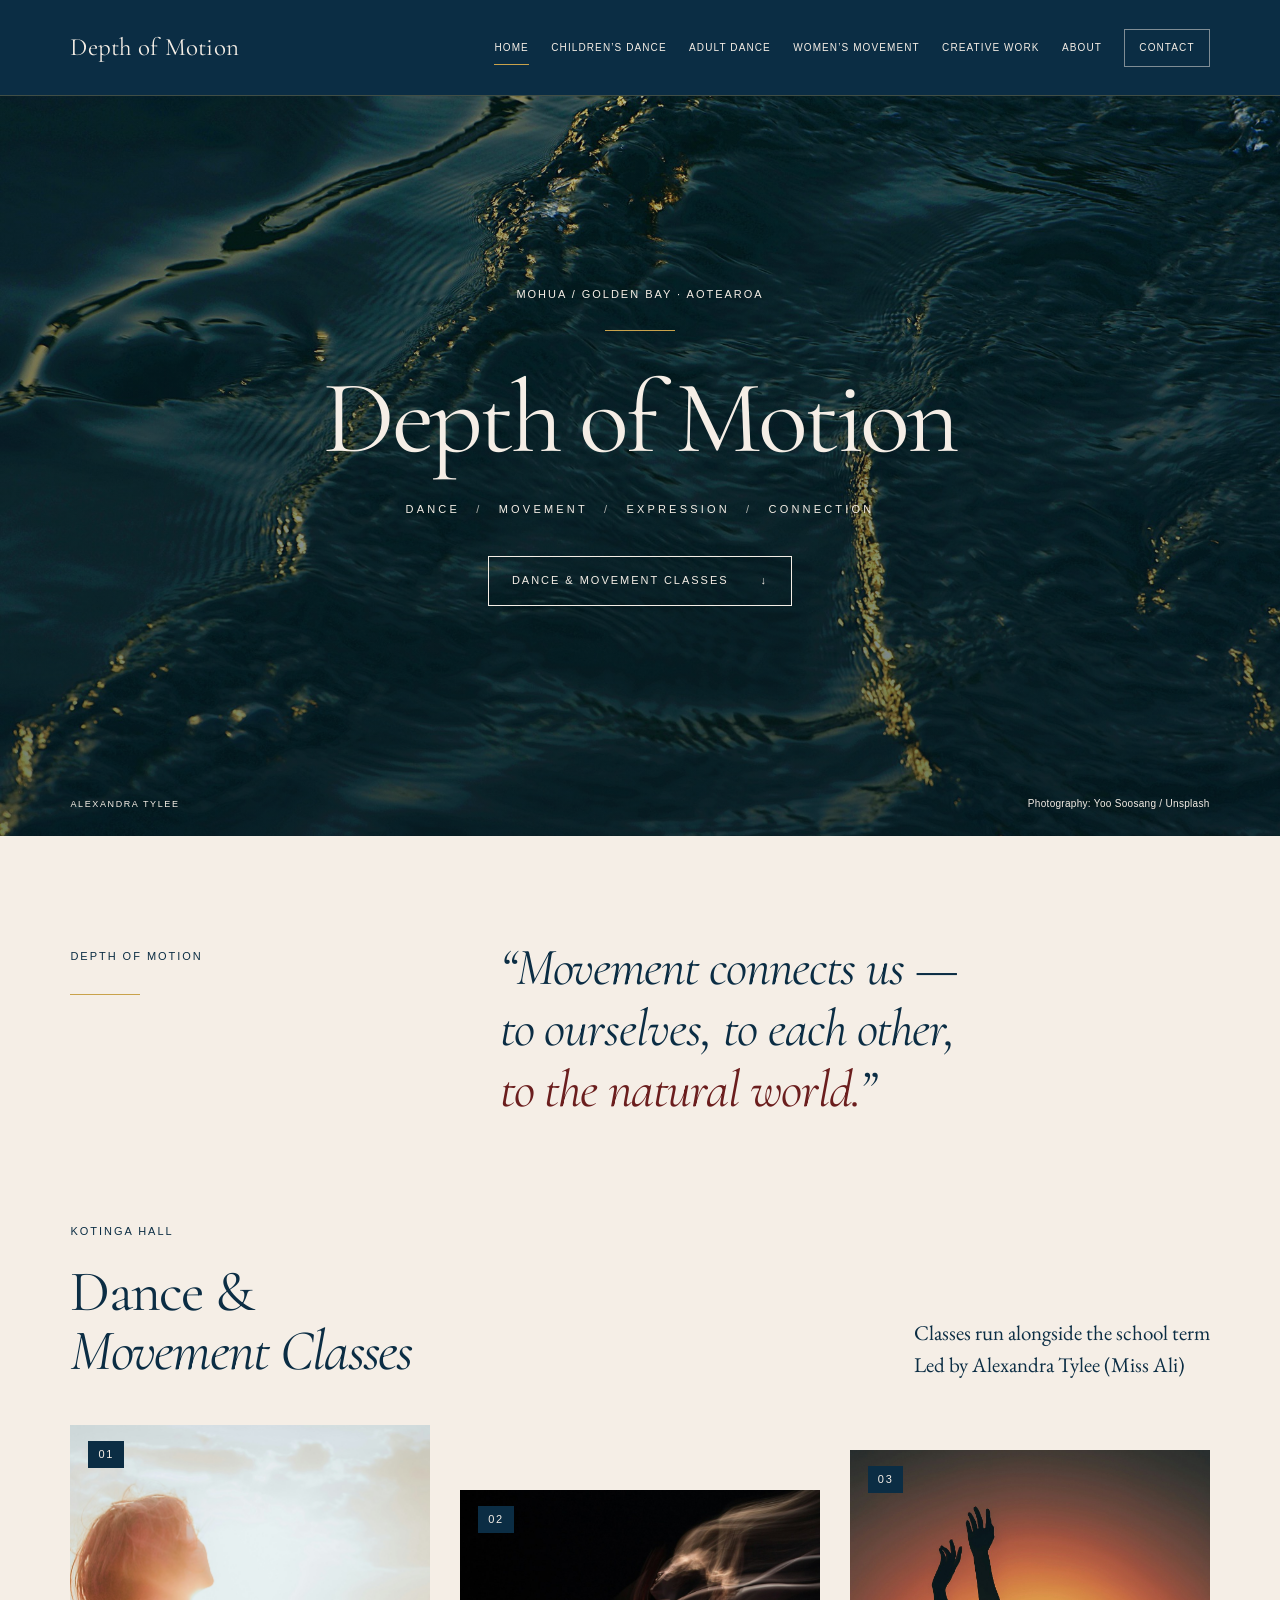
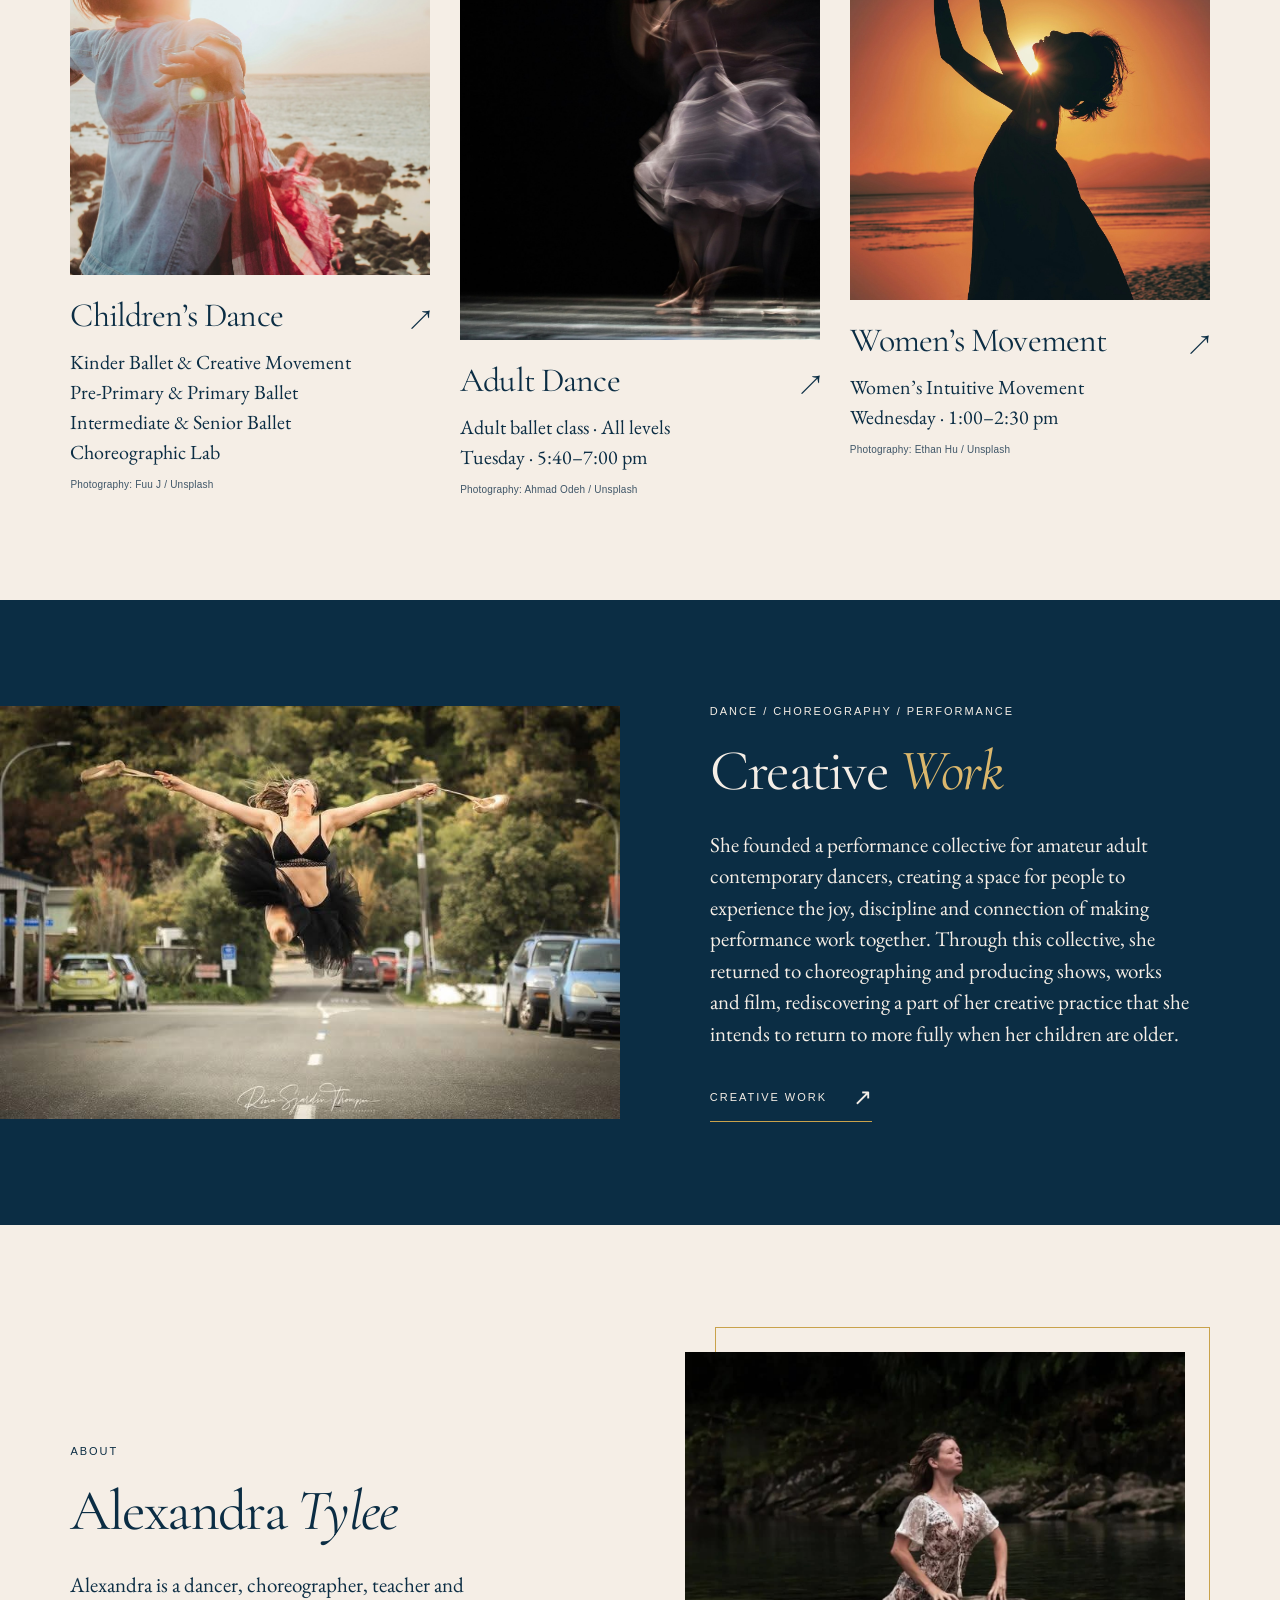
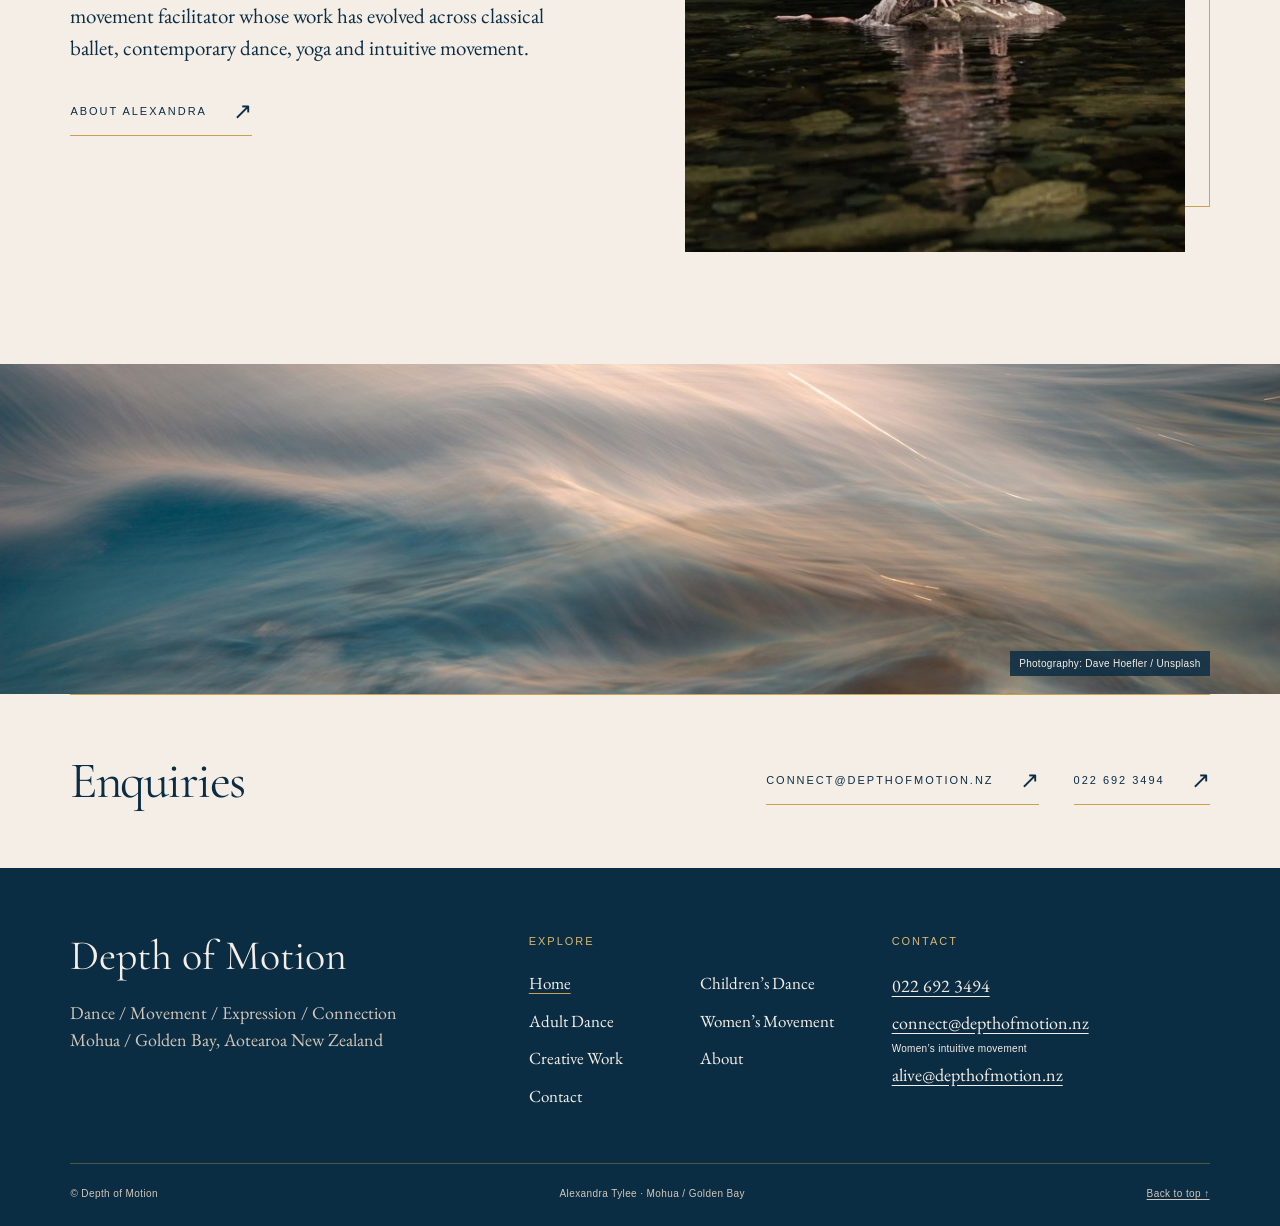
==== index.html @ f15dd966 "Inital Commit" ====
<!doctype html>
<html lang="en-NZ">
<head>
  <meta charset="utf-8">
  <meta name="viewport" content="width=device-width, initial-scale=1">
  <meta name="theme-color" content="#0B2D44">
  <title>Depth of Motion | Dance &amp; Movement in Golden Bay</title>
  <meta name="description" content="Depth of Motion — Dance / Movement / Expression / Connection. Classes at Kotinga Hall, led by Alexandra Tylee.">
  <link rel="stylesheet" href="assets/fonts/fonts.css">
  <link rel="stylesheet" href="assets/css/styles.css">
  <script src="assets/js/main.js" defer></script>
</head>
<body class="home">
  <a class="skip-link" href="#main">Skip to content</a>
  <header class="site-header">
    <div class="header-inner">
      <a class="brand" href="index.html" aria-label="Depth of Motion — home"><span class="brand-name">Depth of Motion</span></a>
      <button class="nav-toggle" type="button" aria-controls="site-navigation" aria-expanded="false"><span data-menu-label>Menu</span><span data-menu-icon aria-hidden="true">+</span></button>
      <nav class="site-nav" id="site-navigation" aria-label="Main navigation">
          <a href="index.html" aria-current="page">Home</a>
          <a href="childrens-dance.html">Children’s Dance</a>
          <a href="adult-dance.html">Adult Dance</a>
          <a href="womens-movement.html">Women’s Movement</a>
          <a href="creative-work.html">Creative Work</a>
          <a href="about.html">About</a>
          <a href="about.html#contact" class="nav-contact">Contact</a>
      </nav>
    </div>
  </header>
  <main id="main">

    <section class="home-hero" aria-labelledby="page-title">
      <img src="assets/images/ocean-depth.jpg" alt="Golden lines of light reflected in deep blue water." width="2000" height="1335" fetchpriority="high">
      <div class="hero-content"><p class="eyebrow">Mohua / Golden Bay · Aotearoa</p><div class="hero-rule" aria-hidden="true"></div><h1 id="page-title">Depth of Motion</h1><p class="hero-tagline">Dance <span>/</span> Movement <span>/</span> Expression <span>/</span> Connection</p><a class="button button-light" href="#offerings">Dance &amp; movement classes <span aria-hidden="true">↓</span></a></div>
      <div class="hero-bottom"><p class="eyebrow">Alexandra Tylee</p><p class="image-note">Photography: Yoo Soosang / Unsplash</p></div>
    </section>
    <section class="wrap section quote-section" aria-label="Movement and connection"><div><span class="eyebrow">Depth of Motion</span><div class="gold-line"></div></div><blockquote>“Movement connects us —<br>to ourselves, to each other,<br><span>to the natural world.</span>”</blockquote></section>
    <section class="wrap section offerings-section" id="offerings" aria-labelledby="offerings-title"><div class="section-head"><div><span class="eyebrow">Kotinga Hall</span><h2 id="offerings-title">Dance &amp;<br><em>Movement Classes</em></h2></div><p>Classes run alongside the school term<br>Led by Alexandra Tylee (Miss Ali)</p></div><div class="offerings">
      <article class="offering"><a href="childrens-dance.html"><div class="offering-image"><span class="number">01</span><img src="assets/images/childrens-dance.jpg" alt="A young child reaching outward in the sunlight beside the sea." width="2000" height="1807" loading="lazy"></div><h3>Children’s Dance <span aria-hidden="true">↗</span></h3></a><p>Kinder Ballet &amp; Creative Movement<br>Pre-Primary &amp; Primary Ballet<br>Intermediate &amp; Senior Ballet<br>Choreographic Lab</p><p class="photo-credit">Photography: Fuu J / Unsplash</p></article>
      <article class="offering"><a href="adult-dance.html"><div class="offering-image"><span class="number">02</span><img src="assets/images/adult-dance.jpg" alt="A dancer turning on a dark stage, with fabric tracing the movement." width="2000" height="1333" loading="lazy"></div><h3>Adult Dance <span aria-hidden="true">↗</span></h3></a><p>Adult ballet class · All levels<br>Tuesday · 5:40–7:00 pm</p><p class="photo-credit">Photography: Ahmad Odeh / Unsplash</p></article>
      <article class="offering"><a href="womens-movement.html"><div class="offering-image"><span class="number">03</span><img src="assets/images/womens-movement.jpg" alt="A woman raising her arms toward the sky beside the sea at sunset." width="1333" height="2000" loading="lazy"></div><h3>Women’s Movement <span aria-hidden="true">↗</span></h3></a><p>Women’s Intuitive Movement<br>Wednesday · 1:00–2:30 pm</p><p class="photo-credit">Photography: Ethan Hu / Unsplash</p></article>
    </div></section>
    <section class="dark-section section creative-preview" aria-labelledby="creative-title"><div class="wrap split"><figure class="landscape-frame uncropped"><img src="assets/images/alexandra-dance.jpg" alt="Alexandra leaping with her arms extended on a tree-lined street." width="810" height="540" loading="lazy"></figure><div class="copy"><span class="eyebrow">Dance / Choreography / Performance</span><h2 id="creative-title">Creative <em>Work</em></h2><p>She founded a performance collective for amateur adult contemporary dancers, creating a space for people to experience the joy, discipline and connection of making performance work together. Through this collective, she returned to choreographing and producing shows, works and film, rediscovering a part of her creative practice that she intends to return to more fully when her children are older.</p><a class="text-link" href="creative-work.html">Creative work<span aria-hidden="true">↗</span></a></div></div></section>
    <section class="wrap section split about-preview" aria-labelledby="about-title"><div class="copy"><span class="eyebrow">About</span><h2 id="about-title">Alexandra <em>Tylee</em></h2><p>Alexandra is a dancer, choreographer, teacher and movement facilitator whose work has evolved across classical ballet, contemporary dance, yoga and intuitive movement.</p><a class="text-link" href="about.html">About Alexandra<span aria-hidden="true">↗</span></a></div><figure class=""><img src="assets/images/alexandra-portrait.jpg" alt="Alexandra sitting beside still water in a natural setting." width="1080" height="1080" loading="lazy"></figure></section>
    <figure class="ocean-band"><img src="assets/images/ocean-motion.jpg" alt="Soft streaks of light and colour across moving ocean water." width="1429" height="2000" loading="lazy"><figcaption>Photography: Dave Hoefler / Unsplash</figcaption></figure>
    <div class="wrap"><section class="invitation"><h2>Enquiries</h2><div class="contact-actions"><a class="text-link" href="mailto:connect@depthofmotion.nz">connect@depthofmotion.nz<span aria-hidden="true">↗</span></a><a class="text-link" href="tel:+64226923494">022 692 3494<span aria-hidden="true">↗</span></a></div></section></div>

  </main>
  <footer class="site-footer">
    <div class="footer-grid">
      <div><a class="footer-brand" href="index.html">Depth of Motion</a><p>Dance / Movement / Expression / Connection<br>Mohua / Golden Bay, Aotearoa New Zealand</p></div>
      <div><p class="footer-label">Explore</p><nav class="footer-nav" aria-label="Footer navigation"><a href="index.html" aria-current="page">Home</a>
          <a href="childrens-dance.html">Children’s Dance</a>
          <a href="adult-dance.html">Adult Dance</a>
          <a href="womens-movement.html">Women’s Movement</a>
          <a href="creative-work.html">Creative Work</a>
          <a href="about.html">About</a>
          <a href="about.html#contact">Contact</a></nav></div>
      <div class="footer-contact"><p class="footer-label">Contact</p><a href="tel:+64226923494">022 692 3494</a><br><a href="mailto:connect@depthofmotion.nz">connect@depthofmotion.nz</a><p class="image-note">Women’s intuitive movement</p><a href="mailto:alive@depthofmotion.nz">alive@depthofmotion.nz</a></div>
    </div>
    <div class="footer-bottom"><span>© Depth of Motion</span><span>Alexandra Tylee · Mohua / Golden Bay</span><a href="#main">Back to top ↑</a></div>
  </footer>
</body>
</html>
---- assets/fonts/fonts.css ----
@font-face {
  font-family: 'Cormorant Garamond';
  font-style: italic;
  font-weight: 400;
  font-display: swap;
  src: url(./brand-font-1.ttf) format('truetype');
}
@font-face {
  font-family: 'Cormorant Garamond';
  font-style: italic;
  font-weight: 500;
  font-display: swap;
  src: url(./brand-font-2.ttf) format('truetype');
}
@font-face {
  font-family: 'Cormorant Garamond';
  font-style: normal;
  font-weight: 400;
  font-display: swap;
  src: url(./brand-font-3.ttf) format('truetype');
}
@font-face {
  font-family: 'Cormorant Garamond';
  font-style: normal;
  font-weight: 500;
  font-display: swap;
  src: url(./brand-font-4.ttf) format('truetype');
}
@font-face {
  font-family: 'Cormorant Garamond';
  font-style: normal;
  font-weight: 600;
  font-display: swap;
  src: url(./brand-font-5.ttf) format('truetype');
}
@font-face {
  font-family: 'EB Garamond';
  font-style: italic;
  font-weight: 400;
  font-display: swap;
  src: url(./brand-font-6.ttf) format('truetype');
}
@font-face {
  font-family: 'EB Garamond';
  font-style: normal;
  font-weight: 400;
  font-display: swap;
  src: url(./brand-font-7.ttf) format('truetype');
}
@font-face {
  font-family: 'EB Garamond';
  font-style: normal;
  font-weight: 500;
  font-display: swap;
  src: url(./brand-font-8.ttf) format('truetype');
}
---- assets/css/styles.css ----
/* Brand tokens: keep page colours and typography in one place. */
:root {
  --blue: #0b2d44;
  --red: #6b1e1e;
  --gold: #c9a24b;
  --cream: #f5eee6;
  --rose: #b6898b;
  --clay: #c97a5a;
  --olive: #6b7a56;
  --slate: #3e5567;
  --ink: var(--blue);
  --surface: var(--cream);
  --line: rgba(11, 45, 68, .24);
  --serif: 'Cormorant Garamond', Georgia, serif;
  --body: 'EB Garamond', Georgia, serif;
  --sans: Arial, sans-serif;
  --gutter: clamp(24px, 5.5vw, 88px);
}
* { box-sizing: border-box; }
html { scroll-behavior: smooth; scroll-padding-top: 24px; }
body { margin: 0; background: var(--surface); color: var(--ink); font-family: var(--body); font-size: 21px; line-height: 1.5; -webkit-font-smoothing: antialiased; }
::selection { background: var(--gold); color: var(--blue); }
a { color: inherit; text-underline-offset: .22em; }
a:hover { text-decoration-thickness: 2px; }
button { font: inherit; }
button, a { -webkit-tap-highlight-color: transparent; }
:focus-visible { outline: 3px solid currentColor; outline-offset: 6px; }
img { display: block; width: 100%; height: auto; }
figure, blockquote { margin: 0; }
h1, h2, h3, p { margin: 0; }
h1, h2, h3 { font-family: var(--serif); font-weight: 400; line-height: 1.02; }
h1 { font-size: clamp(62px, 7.3vw, 112px); letter-spacing: -.045em; }
h2 { font-size: clamp(44px, 4.5vw, 70px); letter-spacing: -.03em; }
h3 { font-size: clamp(32px, 3vw, 43px); letter-spacing: -.025em; }
p + p { margin-top: 1em; }
em { font-weight: 400; }
.wrap { max-width: 1500px; margin-inline: auto; padding-inline: var(--gutter); }
.section { padding-block: clamp(65px, 8vw, 120px); }
.eyebrow, .tag, .text-link, .button, .site-nav, .nav-toggle, .footer-label, th { font-family: var(--sans); font-size: 11px; font-weight: 400; line-height: 1.6; letter-spacing: .18em; text-transform: uppercase; }
.eyebrow { display: block; margin-bottom: 22px; }
.muted { color: var(--slate); }
.gold-line { width: 70px; height: 1px; background: var(--gold); margin-block: 28px; }
.text-link { display: inline-flex; align-items: center; gap: 26px; padding-block: 12px; text-decoration: none; border-bottom: 1px solid var(--gold); }
.text-link span:last-child { font-size: 23px; letter-spacing: 0; line-height: 1; }
.text-link:hover { border-color: currentColor; }
.button { display: inline-flex; align-items: center; justify-content: center; gap: 32px; min-height: 50px; padding: 15px 23px; border: 1px solid currentColor; text-decoration: none; }
.button:hover { background: var(--blue); color: var(--cream); border-color: var(--blue); }
.button-light:hover { background: var(--cream); color: var(--blue); border-color: var(--cream); }
.skip-link { position: fixed; z-index: 100; left: 20px; top: 12px; transform: translateY(-180%); background: var(--cream); color: var(--blue); padding: 10px 20px; }
.skip-link:focus { transform: translateY(0); }
.site-header { position: relative; z-index: 20; background: var(--blue); color: var(--cream); border-bottom: 1px solid rgba(201, 162, 75, .28); }
.header-inner { max-width: 1600px; margin-inline: auto; padding: 22px var(--gutter); min-height: 95px; display: flex; align-items: center; justify-content: space-between; gap: 28px; }
.brand { display: inline-flex; align-items: center; gap: 14px; flex-shrink: 0; font-family: var(--serif); font-size: 25px; letter-spacing: .01em; text-decoration: none; }
.brand-mark { width: 43px; height: 43px; }
.brand-name { white-space: nowrap; }
.site-nav { display: flex; gap: clamp(16px, 1.75vw, 28px); align-items: center; font-size: 10px; letter-spacing: .11em; }
.site-nav a { position: relative; display: block; padding: 13px 0; text-decoration: none; white-space: nowrap; }
.site-nav a::after { position: absolute; content: ''; left: 0; right: 0; bottom: 4px; height: 1px; background: var(--gold); transform: scaleX(0); transform-origin: left; transition: transform .2s ease; }
.site-nav a:hover::after, .site-nav a[aria-current='page']::after { transform: scaleX(1); }
.site-nav .nav-contact { border: 1px solid rgba(245,238,230,.5); padding: 10px 14px; }
.nav-toggle { display: none; background: none; color: inherit; border: 1px solid rgba(245,238,230,.5); padding: 10px 12px; min-height: 44px; cursor: pointer; }
.home-hero { position: relative; min-height: min(740px, 88svh); background: var(--blue); color: var(--cream); display: grid; place-items: center; text-align: center; isolation: isolate; }
.home-hero > img { position: absolute; z-index: -2; inset: 0; height: 100%; object-fit: cover; object-position: center 56%; }
.home-hero::before { content: ''; position: absolute; z-index: -1; inset: 0; background: linear-gradient(180deg, rgba(5,24,37,.23), rgba(5,24,37,.48) 35%, rgba(5,24,37,.65)); }
.hero-content { padding: 76px 24px 130px; }
.hero-content .brand-mark { width: 96px; height: 96px; margin: 0 auto 25px; }
.hero-content .eyebrow { margin-bottom: 27px; }
.home-hero h1 { font-size: clamp(65px, 8.1vw, 126px); letter-spacing: -.035em; }
.hero-tagline { font-family: var(--sans); font-size: 11px; letter-spacing: .29em; line-height: 2; margin: 26px 0 36px; text-transform: uppercase; }
.hero-tagline span { padding-inline: 10px; opacity: .7; }
.hero-bottom { position: absolute; bottom: 25px; inset-inline: var(--gutter); display: flex; align-items: end; justify-content: space-between; gap: 20px; text-align: left; }
.hero-bottom .eyebrow { margin: 0; font-size: 9px; }
.image-note { font-family: var(--sans); font-size: 10px; letter-spacing: .03em; line-height: 1.5; }
.hero-bottom .image-note { max-width: 250px; text-align: right; color: var(--cream); }
.quote-section { display: grid; grid-template-columns: 1fr 2.1fr; align-items: start; gap: 8%; }
.quote-section .eyebrow { margin-top: 10px; }
.quote-section blockquote { font-family: var(--serif); font-size: clamp(35px, 4.1vw, 61px); font-style: italic; line-height: 1.16; letter-spacing: -.02em; }
.quote-section blockquote span { color: var(--red); }
.section-head { display: flex; justify-content: space-between; align-items: end; gap: 40px; margin-bottom: 45px; }
.section-head p { max-width: 385px; }
.offerings-section { padding-top: 0; }
.offerings { display: grid; grid-template-columns: repeat(3, 1fr); gap: 30px; }
.offering:nth-child(2) { padding-top: 65px; }
.offering:nth-child(3) { padding-top: 25px; }
.offering-image { position: relative; margin-bottom: 24px; overflow: hidden; }
.offering-image img { aspect-ratio: 4 / 5; object-fit: cover; transition: transform .6s ease; }
.offering a:hover img { transform: scale(1.025); }
.offering:nth-child(3) img { object-position: 72% center; }
.offering a { display: block; text-decoration: none; }
.offering h3 { display: flex; justify-content: space-between; align-items: center; gap: 12px; margin-bottom: 13px; }
.offering h3 span { font: 26px var(--body); }
.offering p { max-width: 355px; font-size: 20px; }
.number { position: absolute; z-index: 1; top: 16px; left: 18px; font-family: var(--sans); font-size: 11px; letter-spacing: .15em; color: var(--cream); background: var(--blue); padding: 5px 10px; }
figcaption { margin-top: 10px; color: var(--slate); font-family: var(--sans); font-size: 10px; letter-spacing: .03em; line-height: 1.5; }
.dark-section { background: var(--blue); color: var(--cream); }
.dark-section figcaption { color: #d2c7b8; }
.split { display: grid; grid-template-columns: 1.1fr 1fr; gap: clamp(40px, 7vw, 110px); align-items: center; }
.split .copy { max-width: 480px; }
.split .copy h2 { margin-bottom: 28px; }
.split .copy .text-link { margin-top: 25px; }
.landscape-frame img { aspect-ratio: 1.25; object-fit: cover; object-position: center 36%; }
.creative-preview .landscape-frame { margin-left: calc(-1 * var(--gutter)); }
.creative-preview .landscape-frame figcaption { padding-left: var(--gutter); }
.creative-preview .copy h2 em { color: #dbb76c; }
.about-preview { grid-template-columns: 1fr 1fr; }
.about-preview figure { position: relative; padding: 25px 25px 0 0; }
.about-preview figure::before { position: absolute; content: ''; inset: 0 0 45px 30px; border: 1px solid var(--gold); z-index: -1; }
.about-preview img { aspect-ratio: 1.3; object-fit: cover; object-position: 75% top; }
.invitation { border-top: 1px solid var(--gold); padding-block: 60px; display: flex; align-items: center; justify-content: space-between; gap: 35px; }
.invitation h2 { font-size: clamp(37px, 4vw, 59px); }
.invitation p { margin-top: 12px; }
.site-footer { background: var(--blue); color: var(--cream); padding: 65px var(--gutter) 25px; }
.footer-grid { max-width: 1324px; margin: 0 auto; display: grid; grid-template-columns: 1.3fr 1fr 1fr; gap: 45px; }
.footer-brand { font: 42px/1.1 var(--serif); text-decoration: none; }
.footer-brand + p { margin-top: 20px; font-size: 18px; color: #d2c7b8; }
.footer-label { margin-bottom: 17px; color: #dbb76c; }
.footer-nav { display: grid; grid-template-columns: 1fr 1fr; gap: 4px 25px; font-size: 17px; }
.footer-nav a { text-decoration: none; padding-block: 4px; }
.footer-nav a:hover, .footer-nav a[aria-current='page'] { text-decoration: underline; text-decoration-color: var(--gold); }
.footer-contact { font-size: 18px; }
.footer-contact a { display: inline-block; padding-block: 5px; }
.footer-bottom { max-width: 1324px; margin: 50px auto 0; padding-top: 22px; border-top: 1px solid rgba(201,162,75,.35); display: flex; justify-content: space-between; gap: 25px; font-family: var(--sans); font-size: 10px; color: #d2c7b8; letter-spacing: .04em; }
/* Interior pages share a structure; each has its own colour treatment. */
.page-hero { display: grid; grid-template-columns: 1.1fr 1fr; min-height: 660px; }
.page-hero-copy { padding: clamp(55px, 7vw, 110px) var(--gutter); display: flex; flex-direction: column; align-items: flex-start; justify-content: center; }
.page-hero h1 { font-size: clamp(62px, 6.4vw, 99px); }
.page-hero .intro { margin-top: 28px; max-width: 455px; font-size: 23px; }
.page-hero .text-link { margin-top: 23px; }
.page-hero-media { position: relative; min-height: 480px; }
.page-hero-media img { position: absolute; inset: 0; height: 100%; object-fit: cover; }
.page-hero-media figcaption { position: absolute; bottom: 0; left: 0; right: 0; margin: 0; padding: 14px 20px; color: var(--cream); background: rgba(11,45,68,.85); }
.children .page-hero { background: #d59a7e; }
.adult .page-hero { background: var(--red); color: var(--cream); }
.women .page-hero { background: #c5a2a2; }
.women .page-hero h1 { font-size: clamp(59px, 5.7vw, 89px); }
.women .page-hero-media img { object-position: 68% center; }
.about .page-hero { background: #e9dfd0; }
.jump-nav { border-bottom: 1px solid var(--line); display: flex; flex-wrap: wrap; gap: 12px 35px; padding-block: 21px; font-family: var(--sans); font-size: 10px; letter-spacing: .15em; text-transform: uppercase; }
.jump-nav a { padding-block: 6px; text-decoration: none; }
.jump-nav a:hover { text-decoration: underline; }
.intro-grid { display: grid; grid-template-columns: 1fr 1.2fr; gap: 9%; }
.intro-grid .prose { max-width: 590px; }
.intro-grid .prose p:first-child { font-size: 26px; line-height: 1.45; }
.draft-note { border-left: 2px solid var(--gold); padding: 4px 0 4px 17px; font-family: var(--sans); font-size: 12px; line-height: 1.8; letter-spacing: .01em; margin-top: 24px; }
.practice-list { display: grid; grid-template-columns: 1fr 1fr; gap: 50px; margin-top: 55px; }
.practice-list article { border-top: 1px solid var(--gold); padding-top: 24px; }
.practice-list h3 { margin: 8px 0 18px; }
.practice-list .eyebrow { margin: 0; }
.tinted-section { background: #ead9c9; }
.adult .tinted-section { background: #eaded6; }
.women .tinted-section { background: #e5d3d1; }
.schedule-layout { display: grid; grid-template-columns: .8fr 1.3fr; gap: 9%; }
.schedule-layout h2 { margin-bottom: 24px; }
.schedule-layout .text-link { margin-top: 22px; }
.schedule-table { width: 100%; border-collapse: collapse; text-align: left; font-size: 19px; }
.schedule-table caption { text-align: left; font-style: italic; font-size: 18px; padding-bottom: 20px; }
.schedule-table th { font-size: 10px; padding: 15px 15px 15px 0; border-block: 1px solid var(--line); }
.schedule-table td { padding: 21px 15px 21px 0; border-bottom: 1px solid var(--line); vertical-align: top; }
.schedule-table td small { display: block; font-size: 16px; color: var(--slate); margin-top: 5px; }
.term-note { font-size: 18px; margin-top: 22px; }
.term-note strong { font-weight: 500; }
.private-section { display: grid; grid-template-columns: 1fr 1fr; gap: 10%; align-items: start; }
.private-section h2 { max-width: 430px; }
.private-section .text-link { margin-top: 22px; }
.gallery-strip { display: grid; grid-template-columns: 1.3fr 1fr 1fr; gap: 25px; }
.gallery-strip img { height: 340px; object-fit: cover; }
.gallery-strip figure:nth-child(2) img { object-position: 65% center; }
.gallery-placeholder { min-height: 340px; padding: 25px; background: #e2c1ab; display: flex; flex-direction: column; align-items: center; justify-content: center; text-align: center; border: 1px solid rgba(11,45,68,.16); }
.gallery-placeholder img { width: 84px; height: 84px; margin-bottom: 30px; }
.gallery-placeholder p { font-size: 25px; }
.gallery-placeholder small { display: block; font: 11px/1.8 var(--sans); max-width: 220px; margin-top: 12px; }
.details-list { margin-top: 30px; border-top: 1px solid var(--line); }
details { border-bottom: 1px solid var(--line); padding: 18px 0; }
summary { cursor: pointer; padding-right: 16px; }
details p { font-size: 19px; padding: 14px 0 6px; }
.session-note { padding: 34px; border: 1px solid var(--line); }
.session-note h3 { margin: 10px 0 20px; }
.session-note .eyebrow { margin: 0; }
.session-meta { list-style: none; padding: 0; margin: 25px 0 0; }
.session-meta li { display: flex; justify-content: space-between; flex-wrap: wrap; gap: 10px; border-top: 1px solid var(--line); padding: 12px 0; font-size: 18px; }
.session-meta span { color: var(--slate); }
.wide-quote { text-align: center; max-width: 880px; margin-inline: auto; }
.wide-quote p { font: italic clamp(38px, 4.3vw, 64px)/1.15 var(--serif); }
.wide-quote .brand-mark { margin: 0 auto 30px; width: 65px; height: 65px; }
.archive-row { display: grid; grid-template-columns: .6fr 1fr 1.1fr; gap: 45px; border-top: 1px solid var(--gold); padding-top: 35px; margin-top: 35px; }
.archive-row p { font-size: 19px; }
.portrait-placeholder { display: grid; place-items: center; min-height: 550px; padding: 60px; background: #ded2bf; text-align: center; }
.portrait-placeholder .portrait-outline { position: static; width: 100%; height: 300px; object-fit: contain; margin-bottom: 20px; }
.portrait-placeholder p { font-size: 27px; }
.portrait-placeholder small { display: block; font: 11px/1.8 var(--sans); max-width: 280px; margin: 12px auto 0; }
.contact-section { background: #e7dbc9; }
.contact-grid { display: grid; grid-template-columns: 1fr 1.2fr; gap: 9%; }
.contact-list { margin: 0; }
.contact-list > div { padding: 21px 0; border-top: 1px solid var(--line); }
.contact-list dt { font: 10px/1.7 var(--sans); text-transform: uppercase; letter-spacing: .15em; margin-bottom: 9px; }
.contact-list dd { margin: 0; font-size: clamp(22px, 2.7vw, 35px); overflow-wrap: anywhere; }
.contact-list small { display: block; font-size: 18px; color: var(--slate); margin-top: 5px; }
.creative { background: var(--blue); color: var(--cream); --line: rgba(245,238,230,.25); }
.creative .creative-hero { padding-top: 80px; padding-bottom: 65px; display: grid; grid-template-columns: 1.2fr 1fr; gap: 9%; align-items: end; }
.creative-hero h1 { font-size: clamp(70px, 8.2vw, 126px); }
.creative-hero h1 em { color: #dbb76c; }
.creative-hero .intro { font-size: 24px; max-width: 430px; padding-bottom: 10px; }
.creative .jump-nav { border-top: 1px solid var(--line); }
.creative figcaption { color: #d2c7b8; }
.creative .muted { color: #d2c7b8; }
.film-project { display: grid; grid-template-columns: 1.35fr .8fr; gap: 7%; align-items: center; }
.film-still { position: relative; }
.film-still img { aspect-ratio: 1.5; object-fit: cover; object-position: center 35%; }
.film-still .tag { position: absolute; bottom: 25px; left: 25px; color: var(--cream); background: var(--red); padding: 10px 15px; font-size: 10px; }
.film-project h2 { margin: 17px 0 25px; }
.film-project .draft-note { margin-bottom: 25px; }
.portfolio-grid { display: grid; grid-template-columns: 1fr 1fr; gap: 75px 55px; }
.portfolio-grid article:nth-child(even) { padding-top: 100px; }
.portfolio-grid figure { margin-bottom: 30px; }
.portfolio-grid img { aspect-ratio: 1.1; object-fit: cover; }
.portfolio-grid h2 { font-size: 45px; margin-bottom: 18px; }
.portfolio-grid p { max-width: 470px; font-size: 20px; }
.portfolio-grid .eyebrow { margin-bottom: 14px; }
.creative .collaboration-section { background: var(--red); }
.creative .invitation { border-color: rgba(201,162,75,.5); }
@media (min-width: 1600px) { .page-hero { max-width: 1600px; margin-inline: auto; } }
@media (max-width: 1150px) {
  .header-inner { flex-wrap: wrap; padding-block: 18px; min-height: 83px; gap: 12px; }
  .js .nav-toggle { display: inline-flex; gap: 20px; align-items: center; }
  .site-nav { flex-basis: 100%; flex-wrap: wrap; justify-content: center; padding: 12px 0; gap: 12px 25px; }
  .js .site-nav { display: none; }
  .js .site-nav.is-open { display: flex; }
  .home-hero { min-height: 690px; }
  .page-hero { min-height: 580px; }
  .page-hero-copy { padding-inline: 40px; }
  .footer-grid { grid-template-columns: 1fr 1fr; }
  .footer-grid > div:first-child { grid-column: 1 / -1; }
}
@media (max-width: 760px) {
  body { font-size: 20px; }
  .brand { font-size: 23px; gap: 9px; }
  .brand-mark { width: 36px; height: 36px; }
  .header-inner { padding-inline: 22px; }
  .site-nav { align-items: stretch; flex-direction: column; gap: 0; }
  .site-nav a { font-size: 12px; padding: 12px 4px; }
  .site-nav .nav-contact { margin-top: 10px; width: max-content; padding-inline: 20px; }
  .site-nav a::after { right: auto; width: 45px; }
  .home-hero { min-height: 650px; }
  .hero-content { padding: 60px 24px 145px; }
  .hero-content .brand-mark { width: 76px; height: 76px; }
  .home-hero h1 { font-size: clamp(59px, 12vw, 86px); max-width: 500px; }
  .hero-tagline { max-width: 340px; margin-inline: auto; font-size: 9px; letter-spacing: .18em; }
  .hero-tagline span { padding-inline: 4px; }
  .hero-bottom { align-items: start; gap: 25px; }
  .hero-bottom .image-note { max-width: 160px; font-size: 9px; }
  .hero-bottom .eyebrow { max-width: 145px; font-size: 9px; }
  .quote-section, .split, .intro-grid, .schedule-layout, .private-section, .contact-grid, .film-project { grid-template-columns: 1fr; gap: 35px; }
  .quote-section .eyebrow { margin: 0; }
  .section-head { align-items: start; flex-direction: column; gap: 22px; }
  .section-head p { max-width: 100%; }
  .offerings { grid-template-columns: 1fr; gap: 45px; }
  .offering:nth-child(n) { padding: 0; }
  .offering-image img { aspect-ratio: 1.1; }
  .offering p { max-width: none; }
  .creative-preview .landscape-frame { margin: 0; }
  .creative-preview .landscape-frame figcaption { padding: 0; }
  .about-preview .copy { order: 1; }
  .about-preview figure { order: 0; }
  .invitation { flex-direction: column; align-items: start; gap: 28px; }
  .footer-grid { grid-template-columns: 1fr; gap: 35px; }
  .footer-grid > div:first-child { grid-column: auto; }
  .footer-nav { max-width: 410px; }
  .footer-bottom { flex-direction: column; gap: 12px; }
  .page-hero { grid-template-columns: 1fr; }
  .page-hero-copy { padding: 55px var(--gutter) 60px; }
  .page-hero h1, .women .page-hero h1 { font-size: clamp(61px, 11.5vw, 82px); }
  .page-hero .intro { font-size: 22px; }
  .page-hero-media { min-height: 480px; }
  .children .page-hero-media img { object-position: center 55%; }
  .jump-nav { gap: 8px 23px; }
  .practice-list { grid-template-columns: 1fr; gap: 35px; margin-top: 40px; }
  .schedule-table { font-size: 17px; }
  .schedule-table th { letter-spacing: .08em; font-size: 9px; }
  .schedule-table td, .schedule-table th { padding-right: 10px; }
  .schedule-table td small { font-size: 15px; }
  .gallery-strip { grid-template-columns: 1fr; gap: 30px; }
  .gallery-strip img { height: 380px; }
  .gallery-placeholder { min-height: 280px; }
  .gallery-placeholder img { height: 84px; }
  .archive-row { grid-template-columns: 1fr; gap: 22px; }
  .session-note { padding: 25px; }
  .portrait-placeholder { min-height: 470px; padding: 30px; }
  .creative .creative-hero { grid-template-columns: 1fr; gap: 35px; padding-top: 55px; }
  .creative-hero h1 { font-size: clamp(67px, 12vw, 95px); }
  .portfolio-grid { grid-template-columns: 1fr; gap: 55px; }
  .portfolio-grid article:nth-child(even) { padding: 0; }
}
@media (max-width: 370px) {
  .brand { font-size: 20px; }
  .brand-mark { width: 29px; height: 29px; }
  .nav-toggle { font-size: 10px; padding-inline: 9px; }
  .js .nav-toggle { gap: 8px; }
  .page-hero h1, .women .page-hero h1 { font-size: 56px; }
}
@media (prefers-reduced-motion: reduce) {
  html { scroll-behavior: auto; }
  *, *::before, *::after { transition: none !important; animation: none !important; }
}

/* Supplied photography and source content. */
.hero-rule { width: 70px; height: 1px; background: var(--gold); margin: 0 auto 35px; }
.home-hero > img { object-position: center; }
.home-hero::before { background: linear-gradient(180deg, rgba(5,24,37,.28), rgba(5,24,37,.46) 45%, rgba(5,24,37,.56)); }
.home .hero-content { padding-block: 100px 140px; }
.photo-credit { font-family: var(--sans); font-size: 10px !important; line-height: 1.6; color: var(--slate); letter-spacing: .02em; }
.offering h3 { font-size: clamp(30px, 2.65vw, 40px); }
.uncropped img { width: 100%; height: auto; aspect-ratio: auto; object-fit: contain; }
.performance-photo { max-width: 480px; margin-inline: auto; }
.biography-section { display: grid; grid-template-columns: .8fr 1.2fr; gap: 10%; }
.biography-photo { margin-top: 40px; max-width: 400px; }
.biography-section .prose, .intro-grid .prose { max-width: 660px; }
.biography-section .prose p, .about .intro-grid .prose p:first-child, .women .intro-grid .prose p:first-child { font-size: 22px; }
.about .page-hero-media img { object-position: 50% 43%; }
.about-preview img { aspect-ratio: 1; object-position: center; }
.adult .page-hero-media img { object-position: 53% center; }
.women .page-hero-media img, .offering:nth-child(3) img { object-position: 50% 20%; }
.children .page-hero-media img { object-position: 50% center; }
.photo-pair { display: grid; grid-template-columns: 1.35fr 1fr; gap: 35px; align-items: start; }
.photo-pair .child-photo img { aspect-ratio: 1; object-fit: cover; }
.women-photos { grid-template-columns: 1fr 1fr; gap: 8%; }
.women-photos figure:nth-child(2) { padding-top: 90px; }
.women-photos img { aspect-ratio: 4 / 5; object-fit: cover; }
.creative-photographs { display: grid; grid-template-columns: .8fr 1.2fr; gap: 7%; align-items: center; }
.creative-photographs figure { width: 100%; }
.creative .creative-hero { align-items: start; }
.creative .creative-hero .intro { font-size: 22px; padding-top: 35px; }
.contact-actions { display: flex; flex-wrap: wrap; gap: 10px 35px; align-items: center; }
.contact-actions .text-link { overflow-wrap: anywhere; }
.contact-photo { max-width: 330px; }
.contact-photo img { aspect-ratio: 1.2; object-fit: cover; object-position: center 32%; }
.contact-grid { align-items: start; }
.schedule-table tbody th { font-family: var(--body); font-size: 21px; letter-spacing: 0; text-transform: none; font-weight: 400; padding-block: 21px; border-top: 0; border-bottom: 1px solid var(--line); }
.schedule-table th small { display: block; font-size: 17px; color: var(--slate); margin-top: 5px; }
.source-note { font: 12px/1.8 var(--sans); margin-top: 20px; color: var(--slate); }
.session-meta span { overflow-wrap: anywhere; }
.ocean-band { position: relative; margin-top: 10px; }
.ocean-band img { height: 330px; object-fit: cover; object-position: center 38%; }
.ocean-band figcaption { position: absolute; right: var(--gutter); bottom: 18px; color: var(--cream); padding: 5px 9px; background: rgba(11,45,68,.85); }
@media (max-width: 760px) {
  .biography-section, .photo-pair, .creative-photographs { grid-template-columns: 1fr; gap: 35px; }
  .biography-photo { max-width: 100%; }
  .biography-section .biography-photo { max-width: 350px; }
  .schedule-table tbody th { font-size: 18px; }
  .schedule-table th small { font-size: 15px; }
  #timetable .schedule-table td { min-width: 105px; }
  .women-photos figure:nth-child(2) { padding-top: 0; }
  .creative .creative-hero .intro { padding-top: 0; }
  .contact-actions { flex-direction: column; align-items: start; gap: 6px; }
  .hero-content .eyebrow { font-size: 10px; }
  .home .hero-content { padding-block: 100px 130px; }
  .ocean-band img { height: 240px; }
}
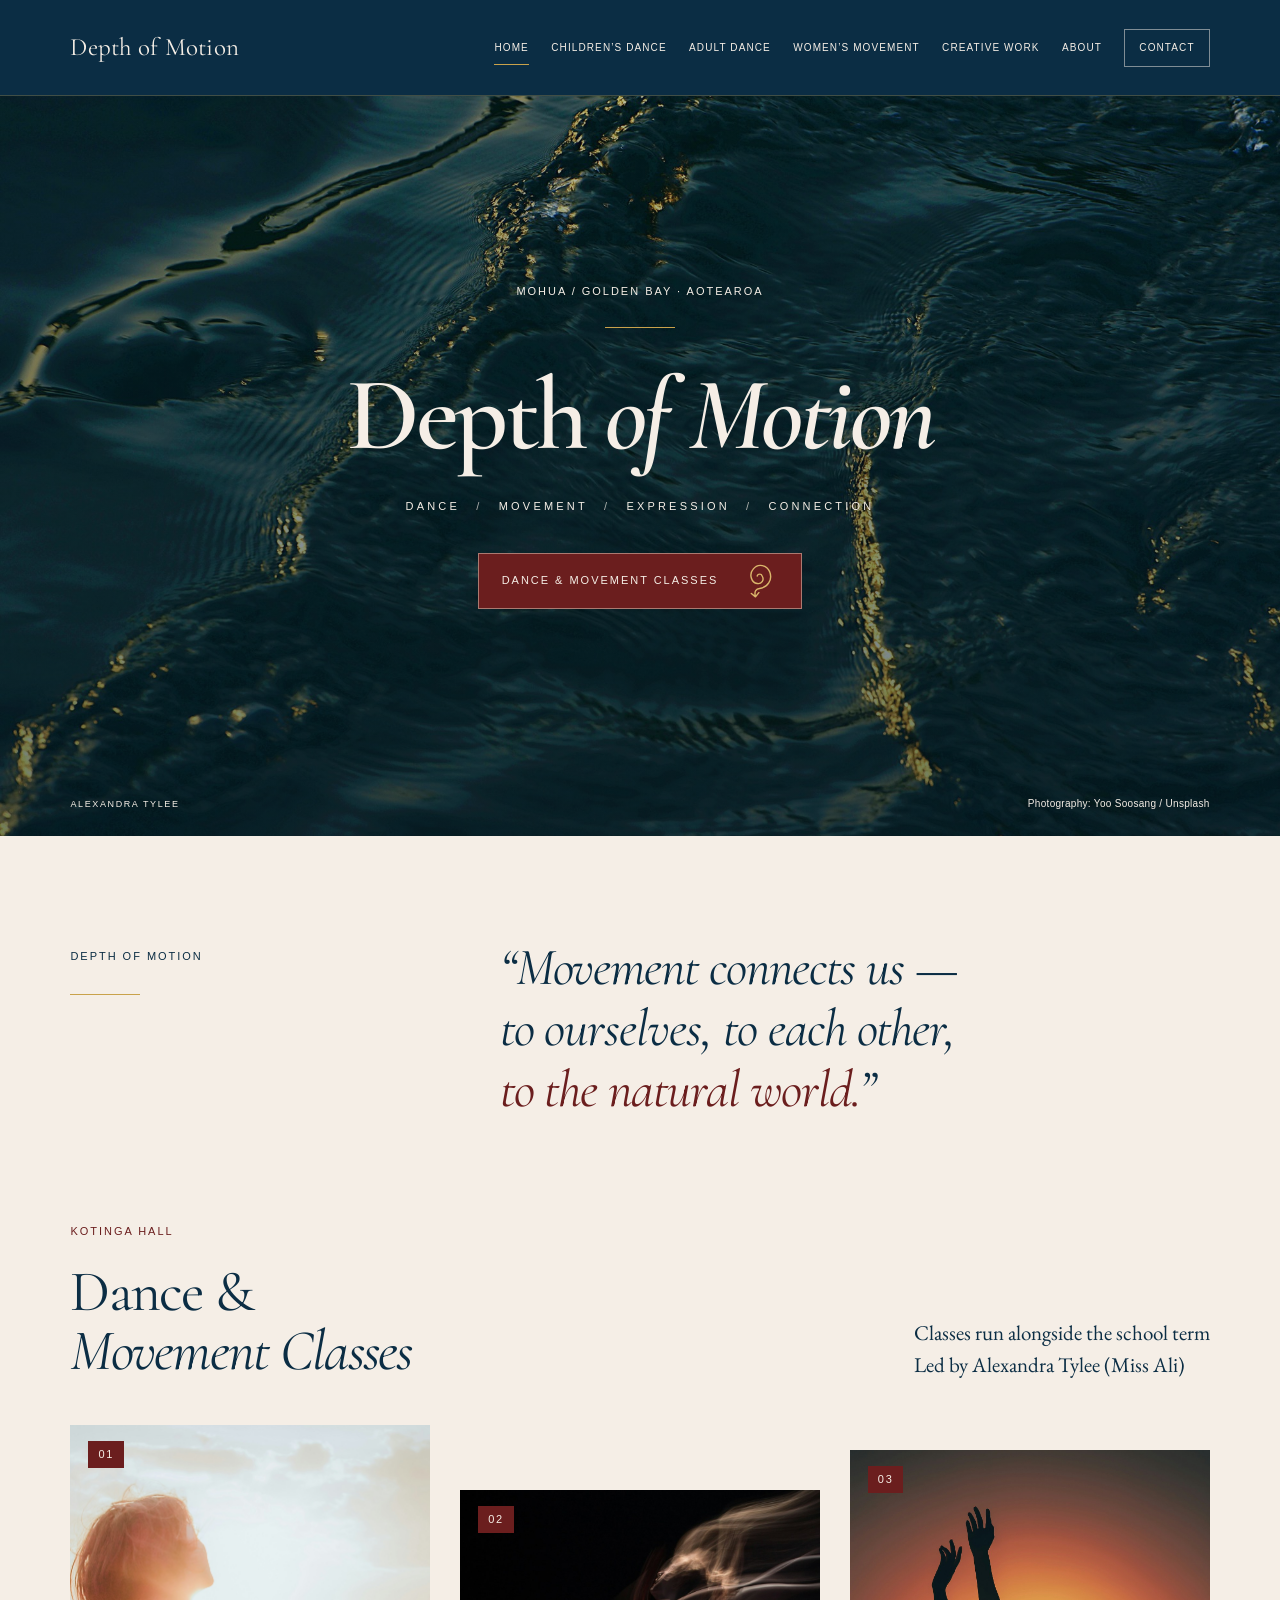
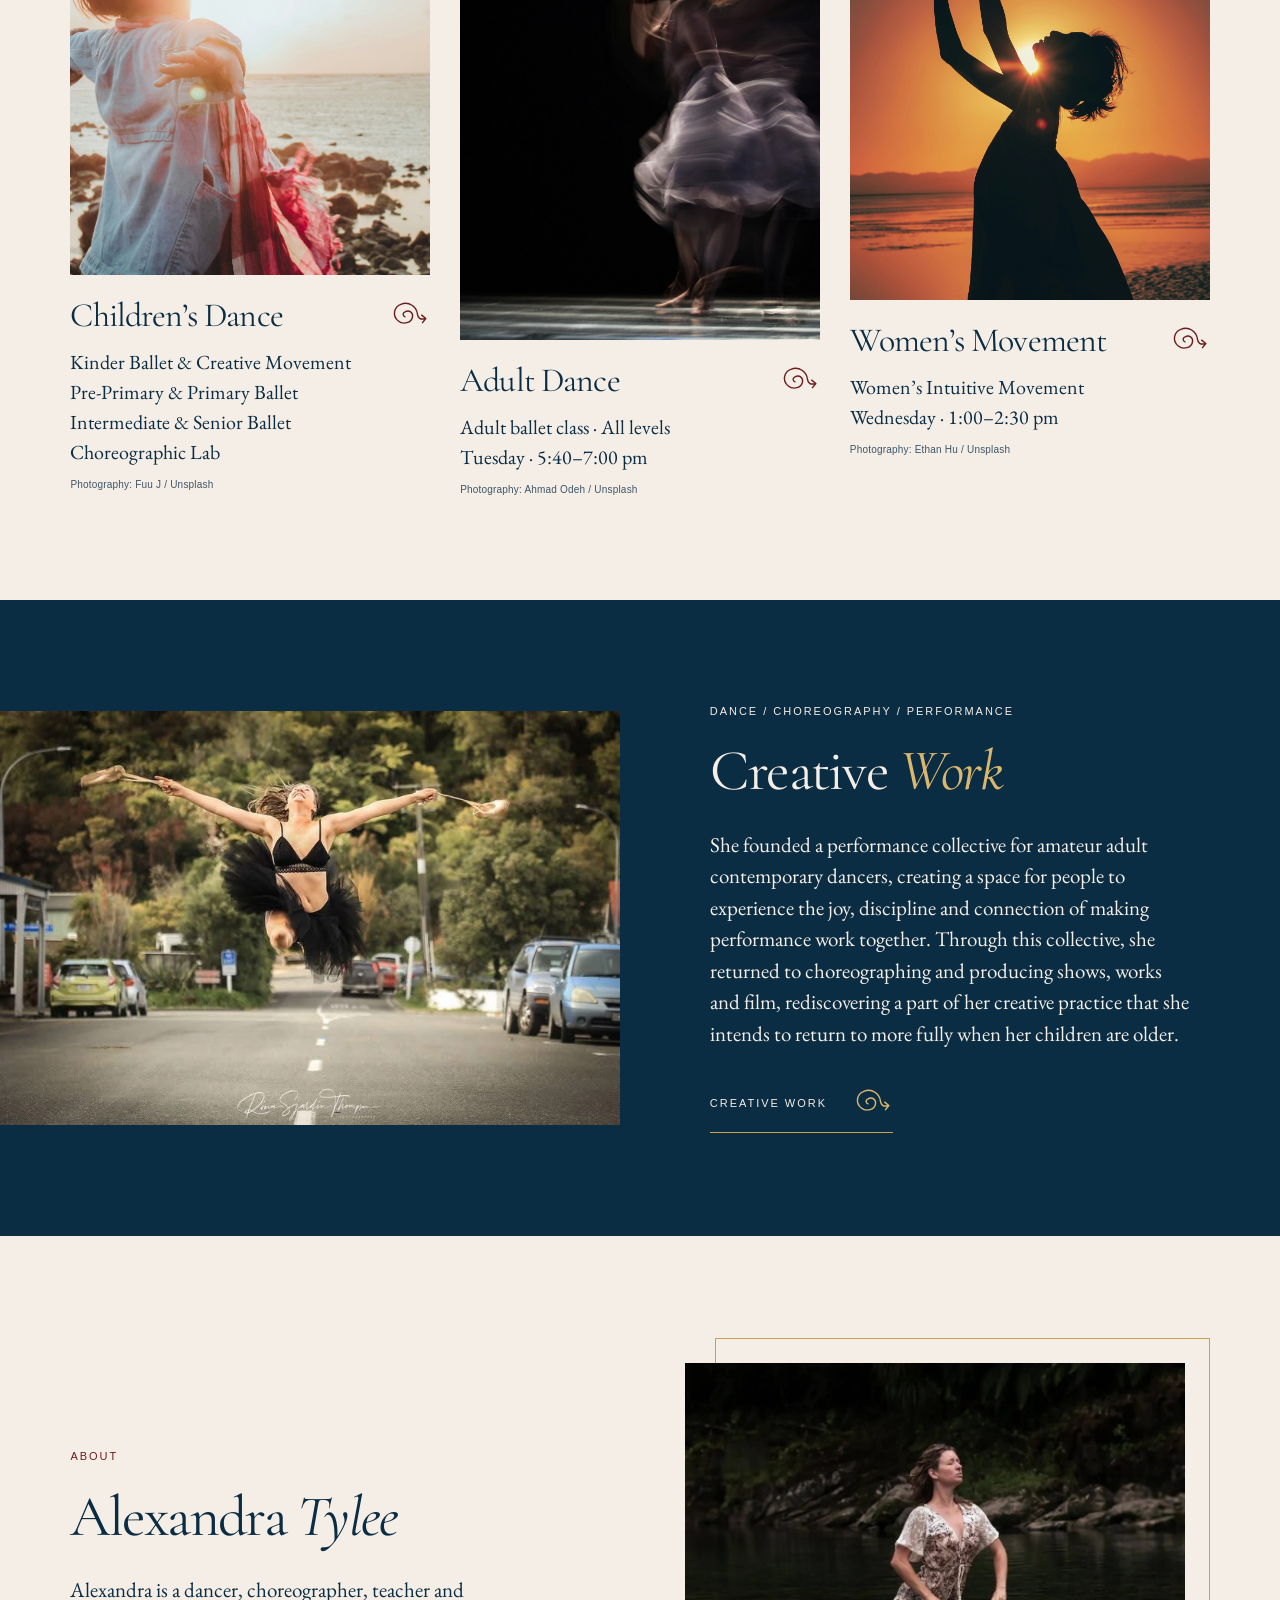
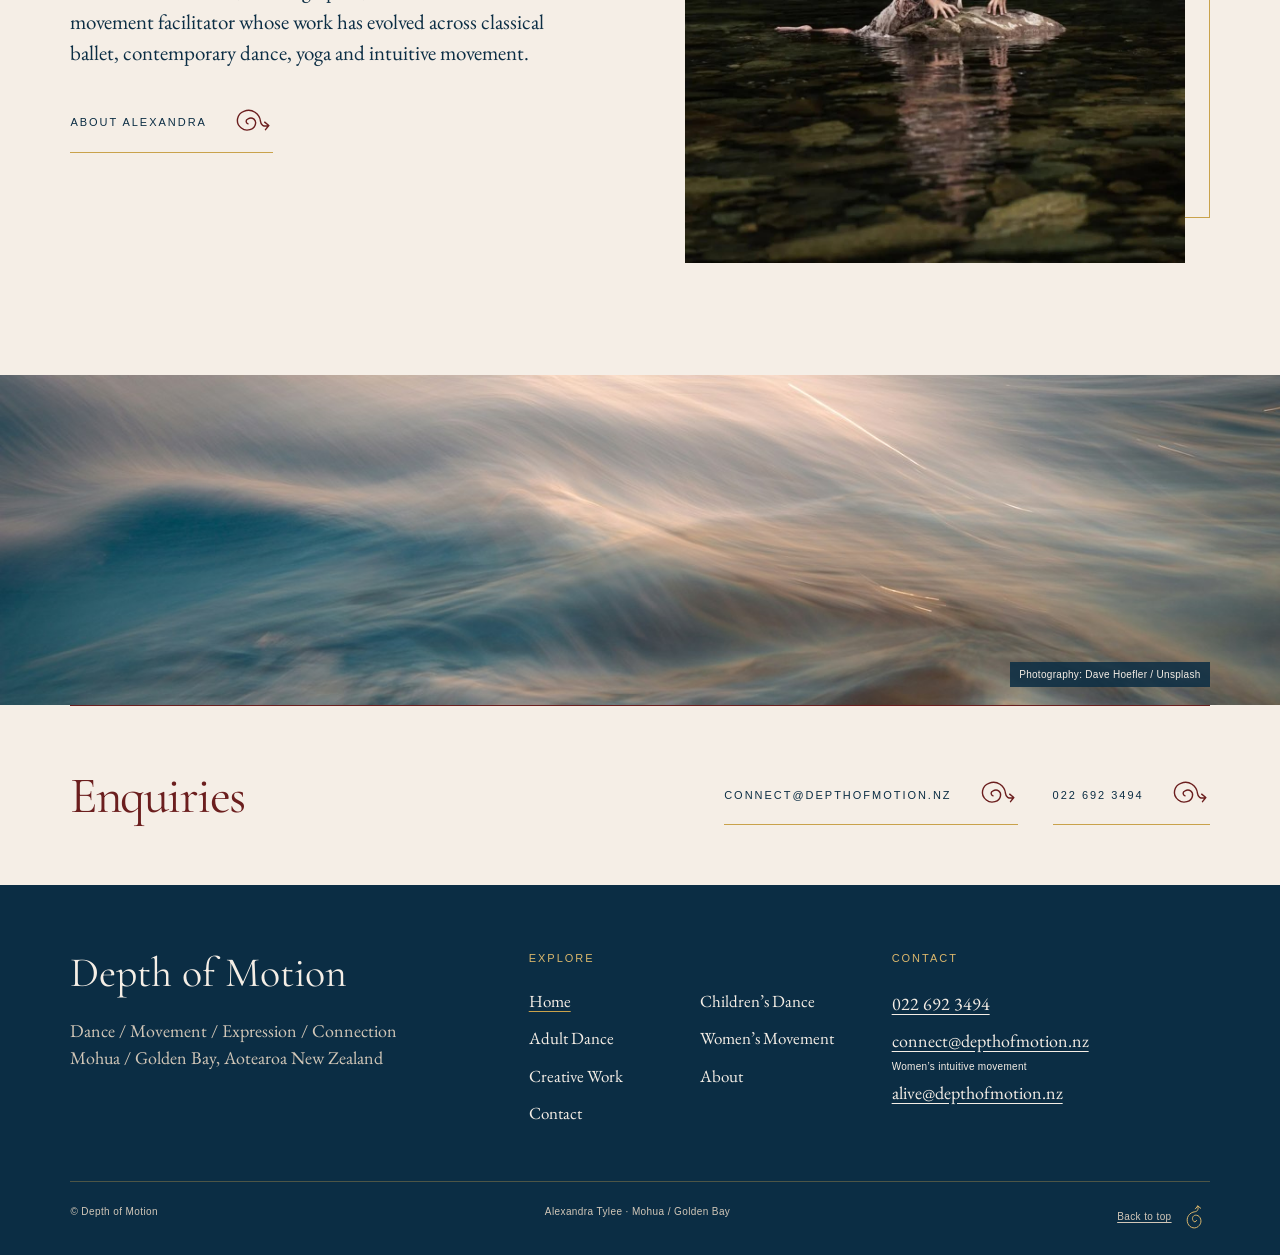
==== commit 62ea5faa: "Added swirly arrows and more dark red." ====
--- a/index.html
+++ b/index.html
@@ -31,19 +31,19 @@
 
     <section class="home-hero" aria-labelledby="page-title">
       <img src="assets/images/ocean-depth.jpg" alt="Golden lines of light reflected in deep blue water." width="2000" height="1335" fetchpriority="high">
-      <div class="hero-content"><p class="eyebrow">Mohua / Golden Bay · Aotearoa</p><div class="hero-rule" aria-hidden="true"></div><h1 id="page-title">Depth of Motion</h1><p class="hero-tagline">Dance <span>/</span> Movement <span>/</span> Expression <span>/</span> Connection</p><a class="button button-light" href="#offerings">Dance &amp; movement classes <span aria-hidden="true">↓</span></a></div>
+      <div class="hero-content"><p class="eyebrow">Mohua / Golden Bay · Aotearoa</p><div class="hero-rule" aria-hidden="true"></div><h1 id="page-title">Depth <em>of Motion</em></h1><p class="hero-tagline">Dance <span>/</span> Movement <span>/</span> Expression <span>/</span> Connection</p><a class="button button-light" href="#offerings">Dance &amp; movement classes <svg class="spiral-arrow spiral-arrow--down" viewBox="0 0 48 40" fill="none" stroke="currentColor" stroke-width="1.7" stroke-linecap="round" stroke-linejoin="round" aria-hidden="true" focusable="false"><path d="M18 21c-3-1-3-5 0-6 5-3 10 1 9 6-1 7-11 10-17 5C2 20 5 9 13 6c10-4 19 3 20 12 .5 4 3 7 10 5m-5-4 5 4-4 5"/></svg></a></div>
       <div class="hero-bottom"><p class="eyebrow">Alexandra Tylee</p><p class="image-note">Photography: Yoo Soosang / Unsplash</p></div>
     </section>
     <section class="wrap section quote-section" aria-label="Movement and connection"><div><span class="eyebrow">Depth of Motion</span><div class="gold-line"></div></div><blockquote>“Movement connects us —<br>to ourselves, to each other,<br><span>to the natural world.</span>”</blockquote></section>
     <section class="wrap section offerings-section" id="offerings" aria-labelledby="offerings-title"><div class="section-head"><div><span class="eyebrow">Kotinga Hall</span><h2 id="offerings-title">Dance &amp;<br><em>Movement Classes</em></h2></div><p>Classes run alongside the school term<br>Led by Alexandra Tylee (Miss Ali)</p></div><div class="offerings">
-      <article class="offering"><a href="childrens-dance.html"><div class="offering-image"><span class="number">01</span><img src="assets/images/childrens-dance.jpg" alt="A young child reaching outward in the sunlight beside the sea." width="2000" height="1807" loading="lazy"></div><h3>Children’s Dance <span aria-hidden="true">↗</span></h3></a><p>Kinder Ballet &amp; Creative Movement<br>Pre-Primary &amp; Primary Ballet<br>Intermediate &amp; Senior Ballet<br>Choreographic Lab</p><p class="photo-credit">Photography: Fuu J / Unsplash</p></article>
-      <article class="offering"><a href="adult-dance.html"><div class="offering-image"><span class="number">02</span><img src="assets/images/adult-dance.jpg" alt="A dancer turning on a dark stage, with fabric tracing the movement." width="2000" height="1333" loading="lazy"></div><h3>Adult Dance <span aria-hidden="true">↗</span></h3></a><p>Adult ballet class · All levels<br>Tuesday · 5:40–7:00 pm</p><p class="photo-credit">Photography: Ahmad Odeh / Unsplash</p></article>
-      <article class="offering"><a href="womens-movement.html"><div class="offering-image"><span class="number">03</span><img src="assets/images/womens-movement.jpg" alt="A woman raising her arms toward the sky beside the sea at sunset." width="1333" height="2000" loading="lazy"></div><h3>Women’s Movement <span aria-hidden="true">↗</span></h3></a><p>Women’s Intuitive Movement<br>Wednesday · 1:00–2:30 pm</p><p class="photo-credit">Photography: Ethan Hu / Unsplash</p></article>
+      <article class="offering"><a href="childrens-dance.html"><div class="offering-image"><span class="number">01</span><img src="assets/images/childrens-dance.jpg" alt="A young child reaching outward in the sunlight beside the sea." width="2000" height="1807" loading="lazy"></div><h3>Children’s Dance <svg class="spiral-arrow" viewBox="0 0 48 40" fill="none" stroke="currentColor" stroke-width="1.7" stroke-linecap="round" stroke-linejoin="round" aria-hidden="true" focusable="false"><path d="M18 21c-3-1-3-5 0-6 5-3 10 1 9 6-1 7-11 10-17 5C2 20 5 9 13 6c10-4 19 3 20 12 .5 4 3 7 10 5m-5-4 5 4-4 5"/></svg></h3></a><p>Kinder Ballet &amp; Creative Movement<br>Pre-Primary &amp; Primary Ballet<br>Intermediate &amp; Senior Ballet<br>Choreographic Lab</p><p class="photo-credit">Photography: Fuu J / Unsplash</p></article>
+      <article class="offering"><a href="adult-dance.html"><div class="offering-image"><span class="number">02</span><img src="assets/images/adult-dance.jpg" alt="A dancer turning on a dark stage, with fabric tracing the movement." width="2000" height="1333" loading="lazy"></div><h3>Adult Dance <svg class="spiral-arrow" viewBox="0 0 48 40" fill="none" stroke="currentColor" stroke-width="1.7" stroke-linecap="round" stroke-linejoin="round" aria-hidden="true" focusable="false"><path d="M18 21c-3-1-3-5 0-6 5-3 10 1 9 6-1 7-11 10-17 5C2 20 5 9 13 6c10-4 19 3 20 12 .5 4 3 7 10 5m-5-4 5 4-4 5"/></svg></h3></a><p>Adult ballet class · All levels<br>Tuesday · 5:40–7:00 pm</p><p class="photo-credit">Photography: Ahmad Odeh / Unsplash</p></article>
+      <article class="offering"><a href="womens-movement.html"><div class="offering-image"><span class="number">03</span><img src="assets/images/womens-movement.jpg" alt="A woman raising her arms toward the sky beside the sea at sunset." width="1333" height="2000" loading="lazy"></div><h3>Women’s Movement <svg class="spiral-arrow" viewBox="0 0 48 40" fill="none" stroke="currentColor" stroke-width="1.7" stroke-linecap="round" stroke-linejoin="round" aria-hidden="true" focusable="false"><path d="M18 21c-3-1-3-5 0-6 5-3 10 1 9 6-1 7-11 10-17 5C2 20 5 9 13 6c10-4 19 3 20 12 .5 4 3 7 10 5m-5-4 5 4-4 5"/></svg></h3></a><p>Women’s Intuitive Movement<br>Wednesday · 1:00–2:30 pm</p><p class="photo-credit">Photography: Ethan Hu / Unsplash</p></article>
     </div></section>
-    <section class="dark-section section creative-preview" aria-labelledby="creative-title"><div class="wrap split"><figure class="landscape-frame uncropped"><img src="assets/images/alexandra-dance.jpg" alt="Alexandra leaping with her arms extended on a tree-lined street." width="810" height="540" loading="lazy"></figure><div class="copy"><span class="eyebrow">Dance / Choreography / Performance</span><h2 id="creative-title">Creative <em>Work</em></h2><p>She founded a performance collective for amateur adult contemporary dancers, creating a space for people to experience the joy, discipline and connection of making performance work together. Through this collective, she returned to choreographing and producing shows, works and film, rediscovering a part of her creative practice that she intends to return to more fully when her children are older.</p><a class="text-link" href="creative-work.html">Creative work<span aria-hidden="true">↗</span></a></div></div></section>
-    <section class="wrap section split about-preview" aria-labelledby="about-title"><div class="copy"><span class="eyebrow">About</span><h2 id="about-title">Alexandra <em>Tylee</em></h2><p>Alexandra is a dancer, choreographer, teacher and movement facilitator whose work has evolved across classical ballet, contemporary dance, yoga and intuitive movement.</p><a class="text-link" href="about.html">About Alexandra<span aria-hidden="true">↗</span></a></div><figure class=""><img src="assets/images/alexandra-portrait.jpg" alt="Alexandra sitting beside still water in a natural setting." width="1080" height="1080" loading="lazy"></figure></section>
+    <section class="dark-section section creative-preview" aria-labelledby="creative-title"><div class="wrap split"><figure class="landscape-frame uncropped"><img src="assets/images/alexandra-dance.jpg" alt="Alexandra leaping with her arms extended on a tree-lined street." width="810" height="540" loading="lazy"></figure><div class="copy"><span class="eyebrow">Dance / Choreography / Performance</span><h2 id="creative-title">Creative <em>Work</em></h2><p>She founded a performance collective for amateur adult contemporary dancers, creating a space for people to experience the joy, discipline and connection of making performance work together. Through this collective, she returned to choreographing and producing shows, works and film, rediscovering a part of her creative practice that she intends to return to more fully when her children are older.</p><a class="text-link" href="creative-work.html">Creative work<svg class="spiral-arrow" viewBox="0 0 48 40" fill="none" stroke="currentColor" stroke-width="1.7" stroke-linecap="round" stroke-linejoin="round" aria-hidden="true" focusable="false"><path d="M18 21c-3-1-3-5 0-6 5-3 10 1 9 6-1 7-11 10-17 5C2 20 5 9 13 6c10-4 19 3 20 12 .5 4 3 7 10 5m-5-4 5 4-4 5"/></svg></a></div></div></section>
+    <section class="wrap section split about-preview" aria-labelledby="about-title"><div class="copy"><span class="eyebrow">About</span><h2 id="about-title">Alexandra <em>Tylee</em></h2><p>Alexandra is a dancer, choreographer, teacher and movement facilitator whose work has evolved across classical ballet, contemporary dance, yoga and intuitive movement.</p><a class="text-link" href="about.html">About Alexandra<svg class="spiral-arrow" viewBox="0 0 48 40" fill="none" stroke="currentColor" stroke-width="1.7" stroke-linecap="round" stroke-linejoin="round" aria-hidden="true" focusable="false"><path d="M18 21c-3-1-3-5 0-6 5-3 10 1 9 6-1 7-11 10-17 5C2 20 5 9 13 6c10-4 19 3 20 12 .5 4 3 7 10 5m-5-4 5 4-4 5"/></svg></a></div><figure class=""><img src="assets/images/alexandra-portrait.jpg" alt="Alexandra sitting beside still water in a natural setting." width="1080" height="1080" loading="lazy"></figure></section>
     <figure class="ocean-band"><img src="assets/images/ocean-motion.jpg" alt="Soft streaks of light and colour across moving ocean water." width="1429" height="2000" loading="lazy"><figcaption>Photography: Dave Hoefler / Unsplash</figcaption></figure>
-    <div class="wrap"><section class="invitation"><h2>Enquiries</h2><div class="contact-actions"><a class="text-link" href="mailto:connect@depthofmotion.nz">connect@depthofmotion.nz<span aria-hidden="true">↗</span></a><a class="text-link" href="tel:+64226923494">022 692 3494<span aria-hidden="true">↗</span></a></div></section></div>
+    <div class="wrap"><section class="invitation"><h2>Enquiries</h2><div class="contact-actions"><a class="text-link" href="mailto:connect@depthofmotion.nz">connect@depthofmotion.nz<svg class="spiral-arrow" viewBox="0 0 48 40" fill="none" stroke="currentColor" stroke-width="1.7" stroke-linecap="round" stroke-linejoin="round" aria-hidden="true" focusable="false"><path d="M18 21c-3-1-3-5 0-6 5-3 10 1 9 6-1 7-11 10-17 5C2 20 5 9 13 6c10-4 19 3 20 12 .5 4 3 7 10 5m-5-4 5 4-4 5"/></svg></a><a class="text-link" href="tel:+64226923494">022 692 3494<svg class="spiral-arrow" viewBox="0 0 48 40" fill="none" stroke="currentColor" stroke-width="1.7" stroke-linecap="round" stroke-linejoin="round" aria-hidden="true" focusable="false"><path d="M18 21c-3-1-3-5 0-6 5-3 10 1 9 6-1 7-11 10-17 5C2 20 5 9 13 6c10-4 19 3 20 12 .5 4 3 7 10 5m-5-4 5 4-4 5"/></svg></a></div></section></div>
 
   </main>
   <footer class="site-footer">
@@ -58,7 +58,7 @@
           <a href="about.html#contact">Contact</a></nav></div>
       <div class="footer-contact"><p class="footer-label">Contact</p><a href="tel:+64226923494">022 692 3494</a><br><a href="mailto:connect@depthofmotion.nz">connect@depthofmotion.nz</a><p class="image-note">Women’s intuitive movement</p><a href="mailto:alive@depthofmotion.nz">alive@depthofmotion.nz</a></div>
     </div>
-    <div class="footer-bottom"><span>© Depth of Motion</span><span>Alexandra Tylee · Mohua / Golden Bay</span><a href="#main">Back to top ↑</a></div>
+    <div class="footer-bottom"><span>© Depth of Motion</span><span>Alexandra Tylee · Mohua / Golden Bay</span><a class="back-to-top" href="#main">Back to top <svg class="spiral-arrow spiral-arrow--up" viewBox="0 0 48 40" fill="none" stroke="currentColor" stroke-width="1.7" stroke-linecap="round" stroke-linejoin="round" aria-hidden="true" focusable="false"><path d="M18 21c-3-1-3-5 0-6 5-3 10 1 9 6-1 7-11 10-17 5C2 20 5 9 13 6c10-4 19 3 20 12 .5 4 3 7 10 5m-5-4 5 4-4 5"/></svg></a></div>
   </footer>
 </body>
 </html>
--- a/assets/fonts/fonts.css
+++ b/assets/fonts/fonts.css
@@ -1,3 +1,17 @@
+@font-face {
+  font-family: 'Cormorant Infant';
+  font-style: normal;
+  font-weight: 600;
+  font-display: swap;
+  src: url(./cormorant-infant-semibold.ttf) format('truetype');
+}
+@font-face {
+  font-family: 'Cormorant Infant';
+  font-style: italic;
+  font-weight: 600;
+  font-display: swap;
+  src: url(./cormorant-infant-semibold-italic.ttf) format('truetype');
+}
 @font-face {
   font-family: 'Cormorant Garamond';
   font-style: italic;
--- a/assets/css/styles.css
+++ b/assets/css/styles.css
@@ -12,6 +12,8 @@
   --surface: var(--cream);
   --line: rgba(11, 45, 68, .24);
   --serif: 'Cormorant Garamond', Georgia, serif;
+  --display: 'Cormorant Infant', 'Cormorant Garamond', Georgia, serif;
+  --flourish: var(--red);
   --body: 'EB Garamond', Georgia, serif;
   --sans: Arial, sans-serif;
   --gutter: clamp(24px, 5.5vw, 88px);
@@ -65,7 +67,8 @@
 .hero-content { padding: 76px 24px 130px; }
 .hero-content .brand-mark { width: 96px; height: 96px; margin: 0 auto 25px; }
 .hero-content .eyebrow { margin-bottom: 27px; }
-.home-hero h1 { font-size: clamp(65px, 8.1vw, 126px); letter-spacing: -.035em; }
+.home-hero h1 { font-family: var(--display); font-weight: 600; font-size: clamp(65px, 8.1vw, 126px); letter-spacing: -.035em; }
+.home-hero h1 em { display: inline-block; font-weight: 600; }
 .hero-tagline { font-family: var(--sans); font-size: 11px; letter-spacing: .29em; line-height: 2; margin: 26px 0 36px; text-transform: uppercase; }
 .hero-tagline span { padding-inline: 10px; opacity: .7; }
 .hero-bottom { position: absolute; bottom: 25px; inset-inline: var(--gutter); display: flex; align-items: end; justify-content: space-between; gap: 20px; text-align: left; }
@@ -93,6 +96,7 @@
 .number { position: absolute; z-index: 1; top: 16px; left: 18px; font-family: var(--sans); font-size: 11px; letter-spacing: .15em; color: var(--cream); background: var(--blue); padding: 5px 10px; }
 figcaption { margin-top: 10px; color: var(--slate); font-family: var(--sans); font-size: 10px; letter-spacing: .03em; line-height: 1.5; }
 .dark-section { background: var(--blue); color: var(--cream); }
+.dark-section, .creative, .adult .page-hero, .home-hero, .site-footer { --flourish: #dbb76c; }
 .dark-section figcaption { color: #d2c7b8; }
 .split { display: grid; grid-template-columns: 1.1fr 1fr; gap: clamp(40px, 7vw, 110px); align-items: center; }
 .split .copy { max-width: 480px; }
@@ -303,6 +307,17 @@
 }
 
 /* Supplied photography and source content. */
+/* Spiral arrows keep their direction while echoing the movement practice. */
+.spiral-arrow { display: inline-block; width: 40px; height: 34px; flex: 0 0 40px; color: var(--flourish); vertical-align: middle; overflow: visible; }
+.spiral-arrow--down { transform: rotate(90deg); }
+.spiral-arrow--up { transform: rotate(-90deg); }
+.back-to-top { display: inline-flex; align-items: center; gap: 10px; }
+.back-to-top .spiral-arrow { width: 28px; height: 26px; flex-basis: 28px; }
+.home-hero .button { background: var(--red); border-color: #ab7970; gap: 20px; padding-block: 10px; }
+.home-hero .button:hover { background: #571818; color: var(--cream); border-color: var(--gold); }
+.home .number { background: var(--red); }
+.home .offerings-section .eyebrow, .home .about-preview .eyebrow, .home .invitation h2 { color: var(--red); }
+.home .invitation { border-top-color: var(--red); }
 .hero-rule { width: 70px; height: 1px; background: var(--gold); margin: 0 auto 35px; }
 .home-hero > img { object-position: center; }
 .home-hero::before { background: linear-gradient(180deg, rgba(5,24,37,.28), rgba(5,24,37,.46) 45%, rgba(5,24,37,.56)); }
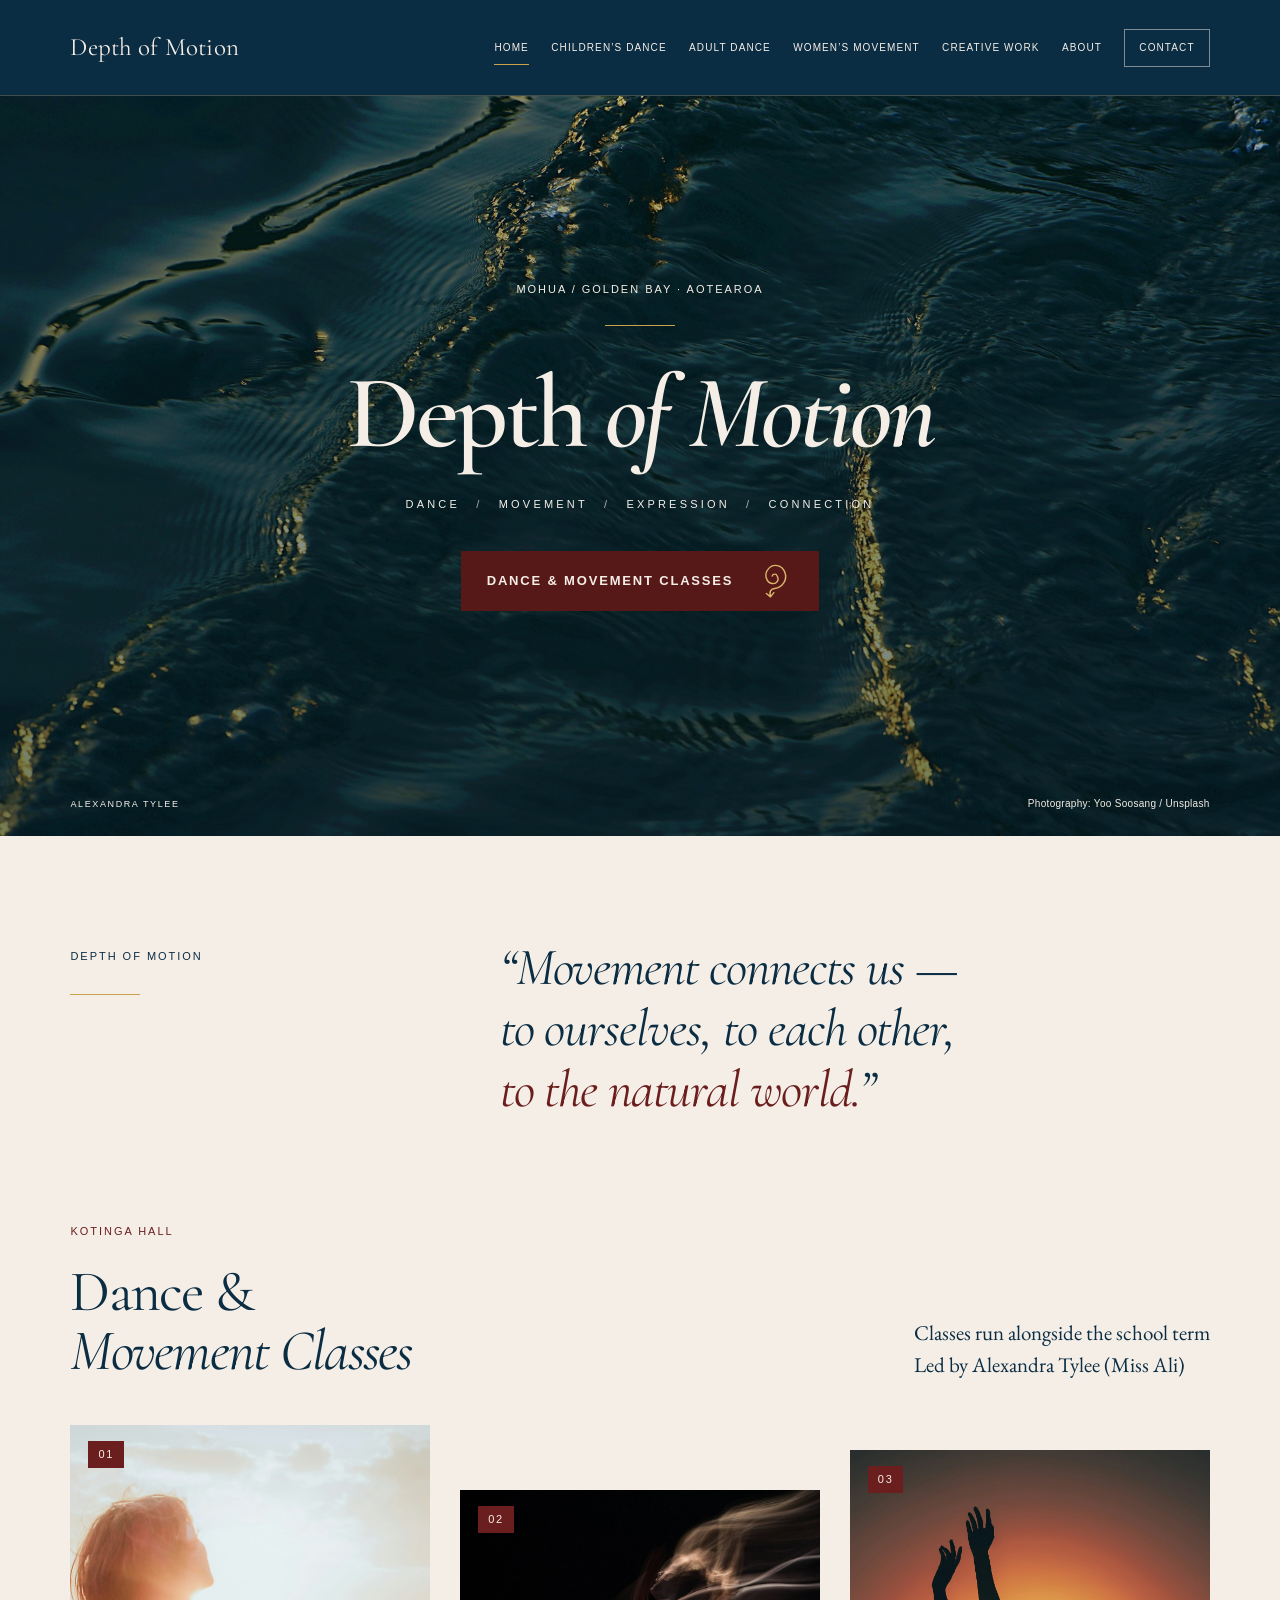
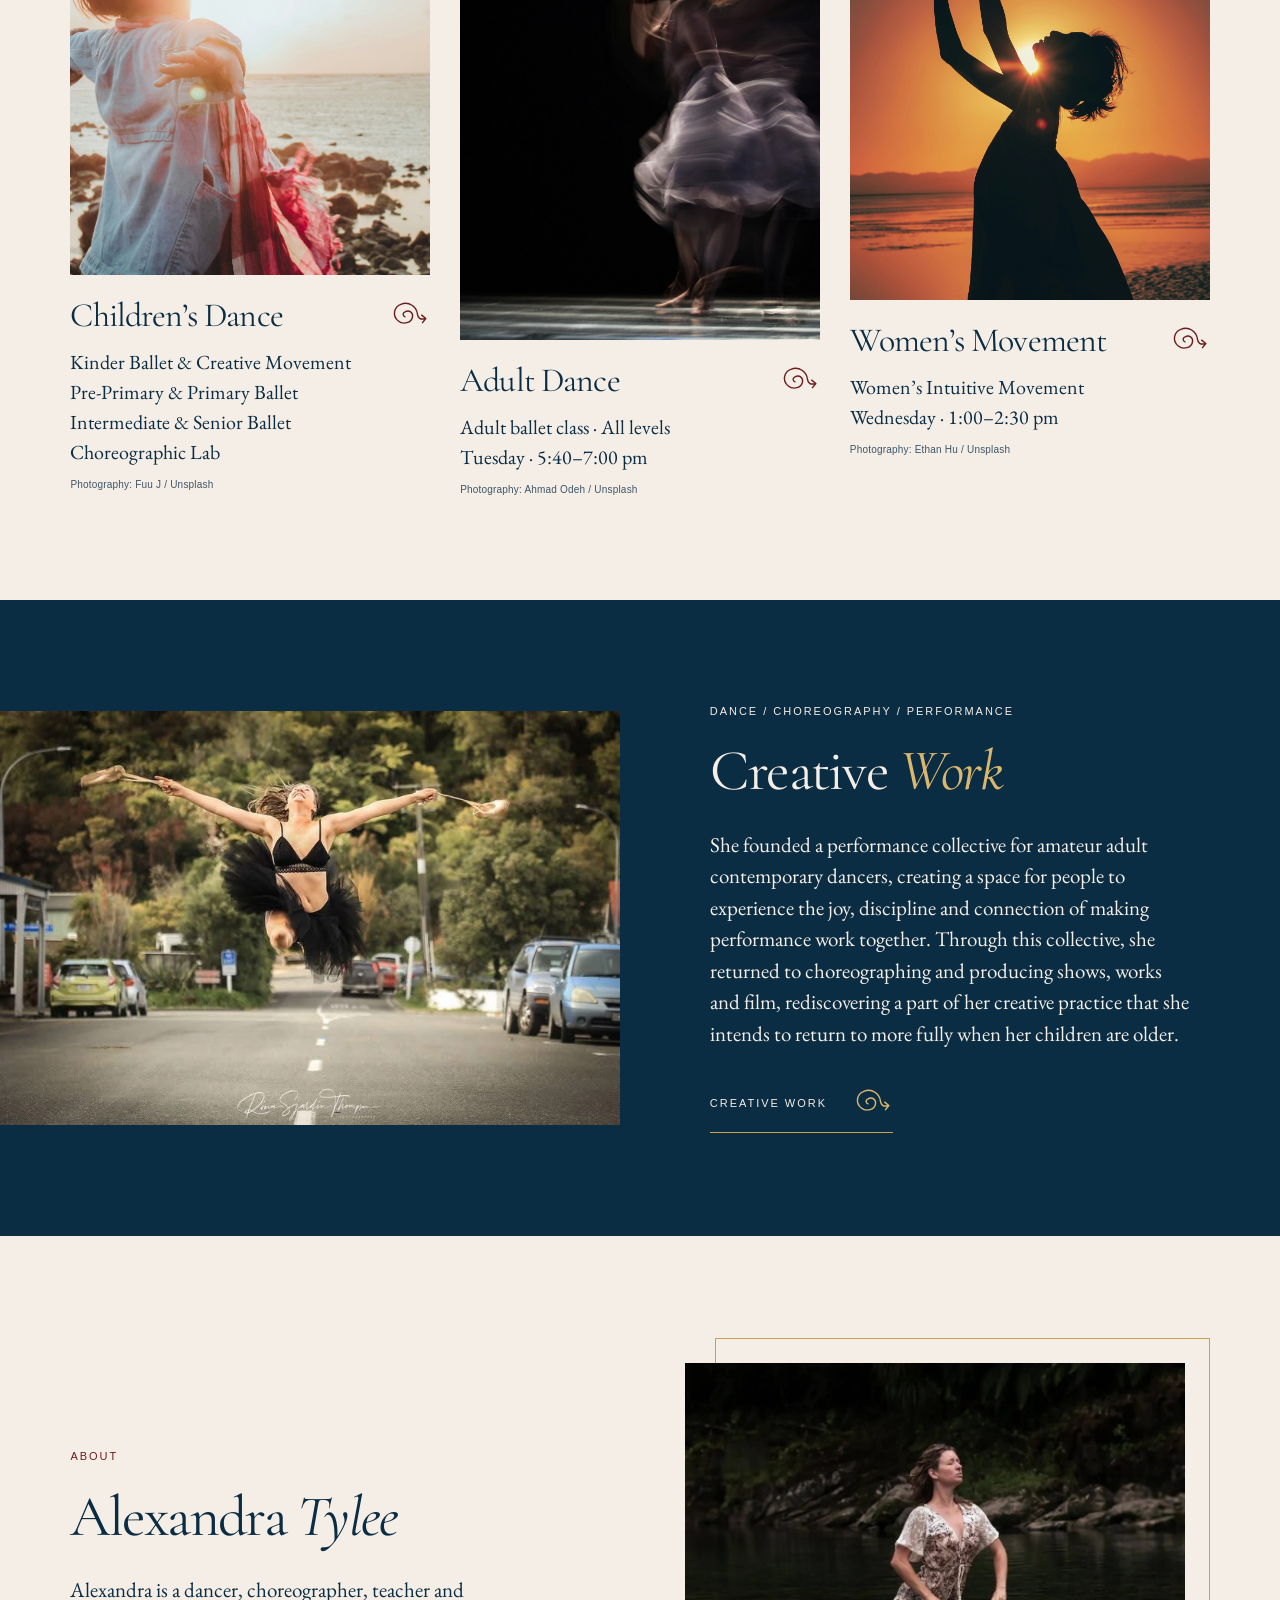
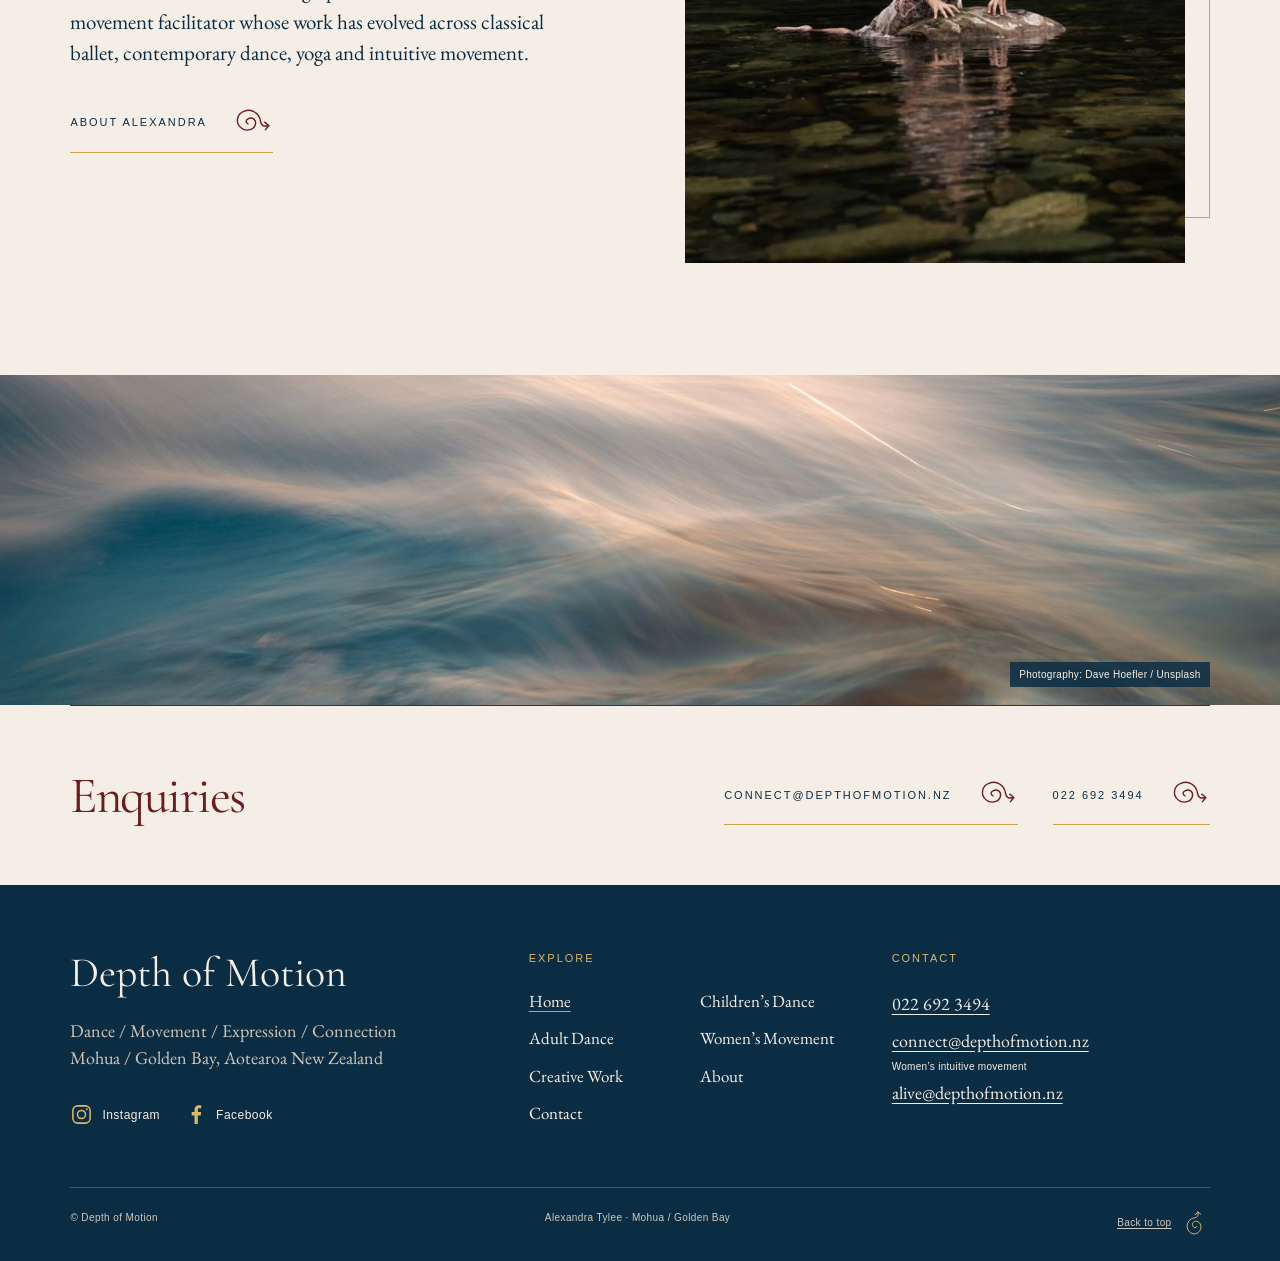
==== commit 9878d1c7: "further tweaks" ====
--- a/index.html
+++ b/index.html
@@ -48,7 +48,7 @@
   </main>
   <footer class="site-footer">
     <div class="footer-grid">
-      <div><a class="footer-brand" href="index.html">Depth of Motion</a><p>Dance / Movement / Expression / Connection<br>Mohua / Golden Bay, Aotearoa New Zealand</p></div>
+      <div><a class="footer-brand" href="index.html">Depth of Motion</a><p>Dance / Movement / Expression / Connection<br>Mohua / Golden Bay, Aotearoa New Zealand</p><nav class="social-links" aria-label="Social media"><a href="https://www.instagram.com/elemental_dancer_" aria-label="Depth of Motion on Instagram"><svg viewBox="0 0 24 24" fill="none" stroke="currentColor" stroke-width="1.6" aria-hidden="true" focusable="false"><rect x="3" y="3" width="18" height="18" rx="5"/><circle cx="12" cy="12" r="4.2"/><circle cx="17.5" cy="6.5" r="1" fill="currentColor" stroke="none"/></svg><span>Instagram</span></a><a href="https://www.facebook.com/ReAliTyDance5/" aria-label="Depth of Motion on Facebook"><svg viewBox="0 0 24 24" fill="currentColor" aria-hidden="true" focusable="false"><path d="M14.4 22v-9h3l.5-3.5h-3.5V7.3c0-1 .3-1.7 1.8-1.7H18V2.5c-.3 0-1.4-.2-2.6-.2-2.6 0-4.4 1.6-4.4 4.6v2.6H8V13h3v9z"/></svg><span>Facebook</span></a></nav></div>
       <div><p class="footer-label">Explore</p><nav class="footer-nav" aria-label="Footer navigation"><a href="index.html" aria-current="page">Home</a>
           <a href="childrens-dance.html">Children’s Dance</a>
           <a href="adult-dance.html">Adult Dance</a>
--- a/assets/css/styles.css
+++ b/assets/css/styles.css
@@ -96,7 +96,7 @@
 .number { position: absolute; z-index: 1; top: 16px; left: 18px; font-family: var(--sans); font-size: 11px; letter-spacing: .15em; color: var(--cream); background: var(--blue); padding: 5px 10px; }
 figcaption { margin-top: 10px; color: var(--slate); font-family: var(--sans); font-size: 10px; letter-spacing: .03em; line-height: 1.5; }
 .dark-section { background: var(--blue); color: var(--cream); }
-.dark-section, .creative, .adult .page-hero, .home-hero, .site-footer { --flourish: #dbb76c; }
+.dark-section, .creative, .women .page-hero, .home-hero, .site-footer { --flourish: #dbb76c; }
 .dark-section figcaption { color: #d2c7b8; }
 .split { display: grid; grid-template-columns: 1.1fr 1fr; gap: clamp(40px, 7vw, 110px); align-items: center; }
 .split .copy { max-width: 480px; }
@@ -123,6 +123,10 @@
 .footer-nav a:hover, .footer-nav a[aria-current='page'] { text-decoration: underline; text-decoration-color: var(--gold); }
 .footer-contact { font-size: 18px; }
 .footer-contact a { display: inline-block; padding-block: 5px; }
+.social-links { display: flex; flex-wrap: wrap; gap: 10px 24px; margin-top: 22px; }
+.social-links a { display: inline-flex; align-items: center; gap: 9px; min-height: 44px; font: 12px/1.5 var(--sans); letter-spacing: .04em; text-decoration: none; }
+.social-links a:hover { text-decoration: underline; }
+.social-links svg { width: 23px; height: 23px; flex-shrink: 0; color: #dbb76c; }
 .footer-bottom { max-width: 1324px; margin: 50px auto 0; padding-top: 22px; border-top: 1px solid rgba(201,162,75,.35); display: flex; justify-content: space-between; gap: 25px; font-family: var(--sans); font-size: 10px; color: #d2c7b8; letter-spacing: .04em; }
 /* Interior pages share a structure; each has its own colour treatment. */
 .page-hero { display: grid; grid-template-columns: 1.1fr 1fr; min-height: 660px; }
@@ -134,8 +138,8 @@
 .page-hero-media img { position: absolute; inset: 0; height: 100%; object-fit: cover; }
 .page-hero-media figcaption { position: absolute; bottom: 0; left: 0; right: 0; margin: 0; padding: 14px 20px; color: var(--cream); background: rgba(11,45,68,.85); }
 .children .page-hero { background: #d59a7e; }
-.adult .page-hero { background: var(--red); color: var(--cream); }
-.women .page-hero { background: #c5a2a2; }
+.adult .page-hero { background: #c5a2a2; color: var(--blue); }
+.women .page-hero { background: var(--red); color: var(--cream); }
 .women .page-hero h1 { font-size: clamp(59px, 5.7vw, 89px); }
 .women .page-hero-media img { object-position: 68% center; }
 .about .page-hero { background: #e9dfd0; }
@@ -151,8 +155,8 @@
 .practice-list h3 { margin: 8px 0 18px; }
 .practice-list .eyebrow { margin: 0; }
 .tinted-section { background: #ead9c9; }
-.adult .tinted-section { background: #eaded6; }
-.women .tinted-section { background: #e5d3d1; }
+.adult .tinted-section { background: #e5d3d1; }
+.women .tinted-section { background: #eaded6; }
 .schedule-layout { display: grid; grid-template-columns: .8fr 1.3fr; gap: 9%; }
 .schedule-layout h2 { margin-bottom: 24px; }
 .schedule-layout .text-link { margin-top: 22px; }
@@ -313,8 +317,8 @@
 .spiral-arrow--up { transform: rotate(-90deg); }
 .back-to-top { display: inline-flex; align-items: center; gap: 10px; }
 .back-to-top .spiral-arrow { width: 28px; height: 26px; flex-basis: 28px; }
-.home-hero .button { background: var(--red); border-color: #ab7970; gap: 20px; padding-block: 10px; }
-.home-hero .button:hover { background: #571818; color: var(--cream); border-color: var(--gold); }
+.home-hero .button { background: #571818; border: 0; font-size: 13px; font-weight: 700; letter-spacing: .14em; gap: 20px; padding: 13px 26px; }
+.home-hero .button:hover { background: #461313; color: var(--cream); }
 .home .number { background: var(--red); }
 .home .offerings-section .eyebrow, .home .about-preview .eyebrow, .home .invitation h2 { color: var(--red); }
 .home .invitation { border-top-color: var(--red); }
@@ -346,6 +350,12 @@
 .creative .creative-hero .intro { font-size: 22px; padding-top: 35px; }
 .contact-actions { display: flex; flex-wrap: wrap; gap: 10px 35px; align-items: center; }
 .contact-actions .text-link { overflow-wrap: anywhere; }
+.mailing-list { padding-block: 45px; border-top: 1px solid var(--gold); display: grid; grid-template-columns: 1fr auto; align-items: center; gap: 25px 50px; }
+.mailing-list h2 { font-size: clamp(30px, 3.2vw, 44px); }
+.mailing-list p { margin-top: 12px; font-size: 18px; max-width: 540px; }
+.mailing-list .eyebrow { margin-bottom: 12px; }
+.adult .mailing-list-section { background: #e5d3d1; }
+.women .mailing-list-section { background: #eaded6; }
 .contact-photo { max-width: 330px; }
 .contact-photo img { aspect-ratio: 1.2; object-fit: cover; object-position: center 32%; }
 .contact-grid { align-items: start; }
@@ -358,6 +368,8 @@
 .ocean-band figcaption { position: absolute; right: var(--gutter); bottom: 18px; color: var(--cream); padding: 5px 9px; background: rgba(11,45,68,.85); }
 @media (max-width: 760px) {
   .biography-section, .photo-pair, .creative-photographs { grid-template-columns: 1fr; gap: 35px; }
+  .mailing-list { grid-template-columns: 1fr; gap: 18px; }
+  .mailing-list .text-link { justify-self: start; }
   .biography-photo { max-width: 100%; }
   .biography-section .biography-photo { max-width: 350px; }
   .schedule-table tbody th { font-size: 18px; }
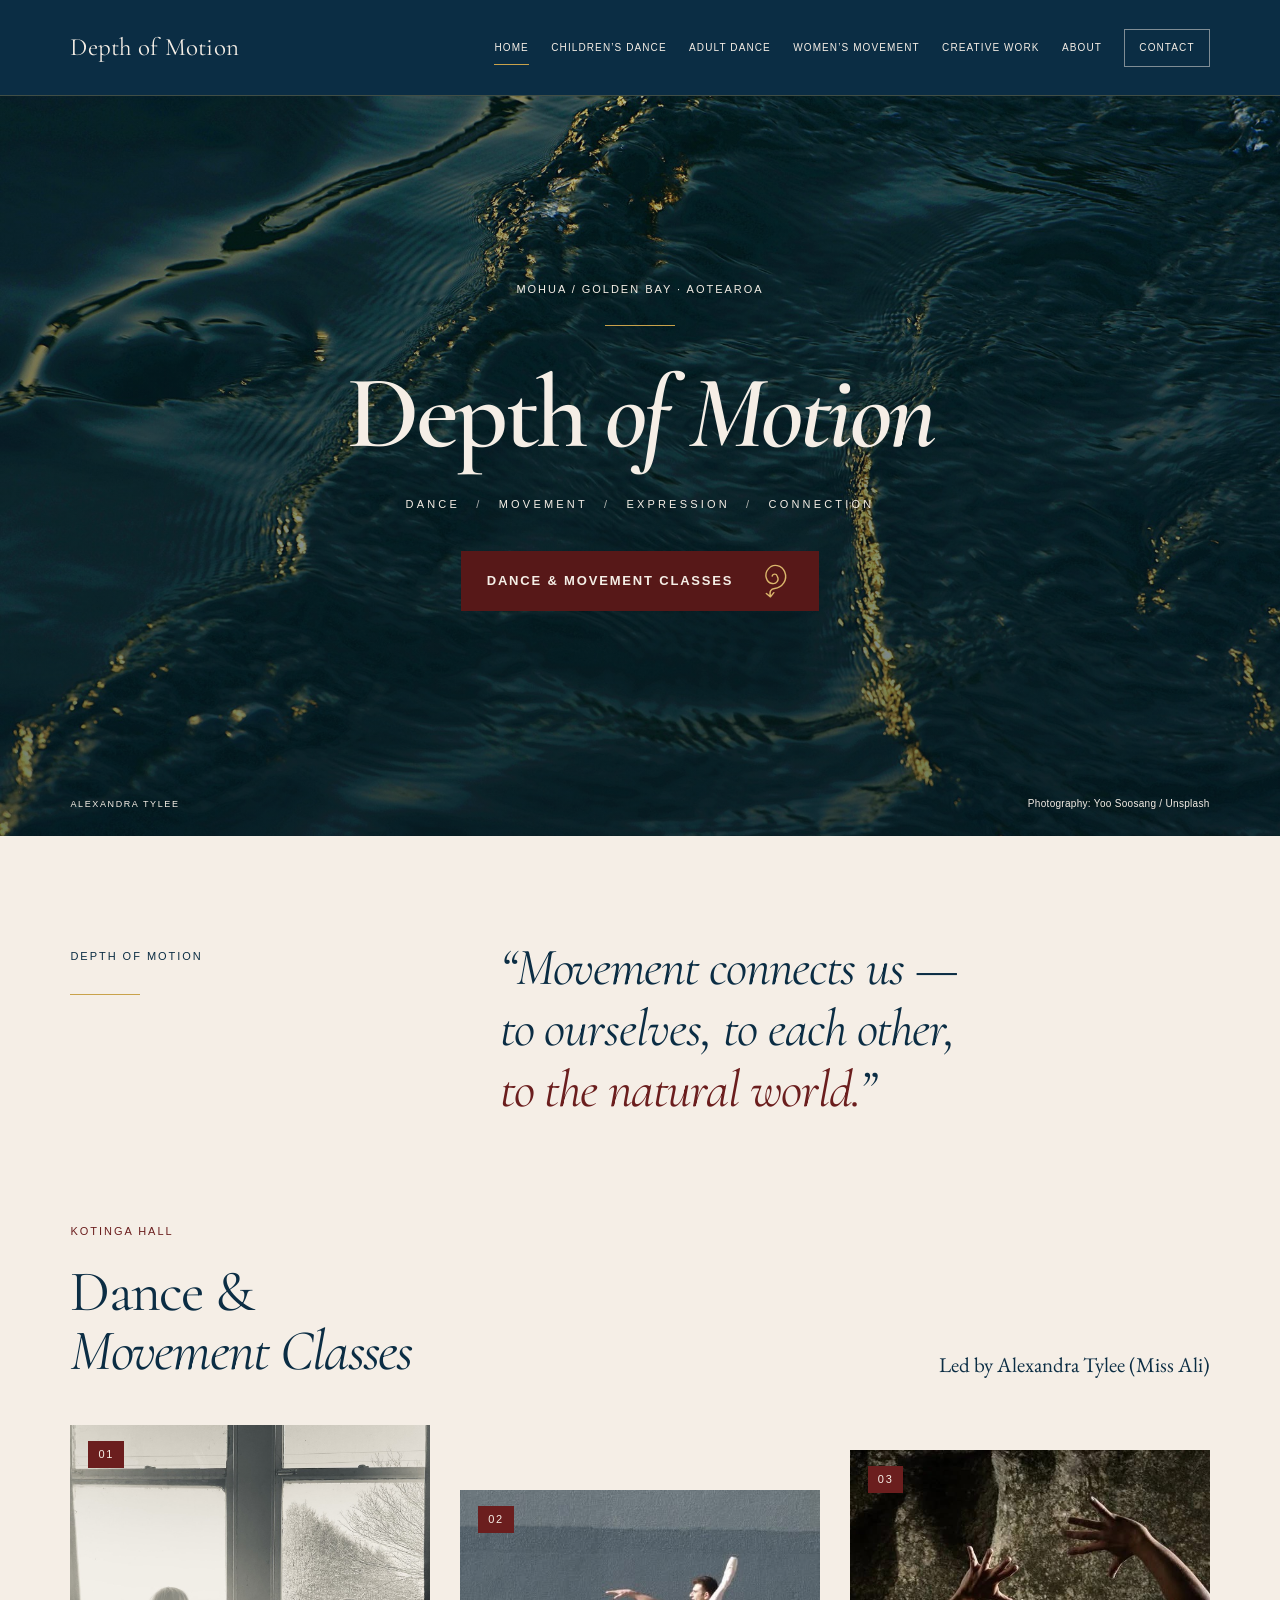
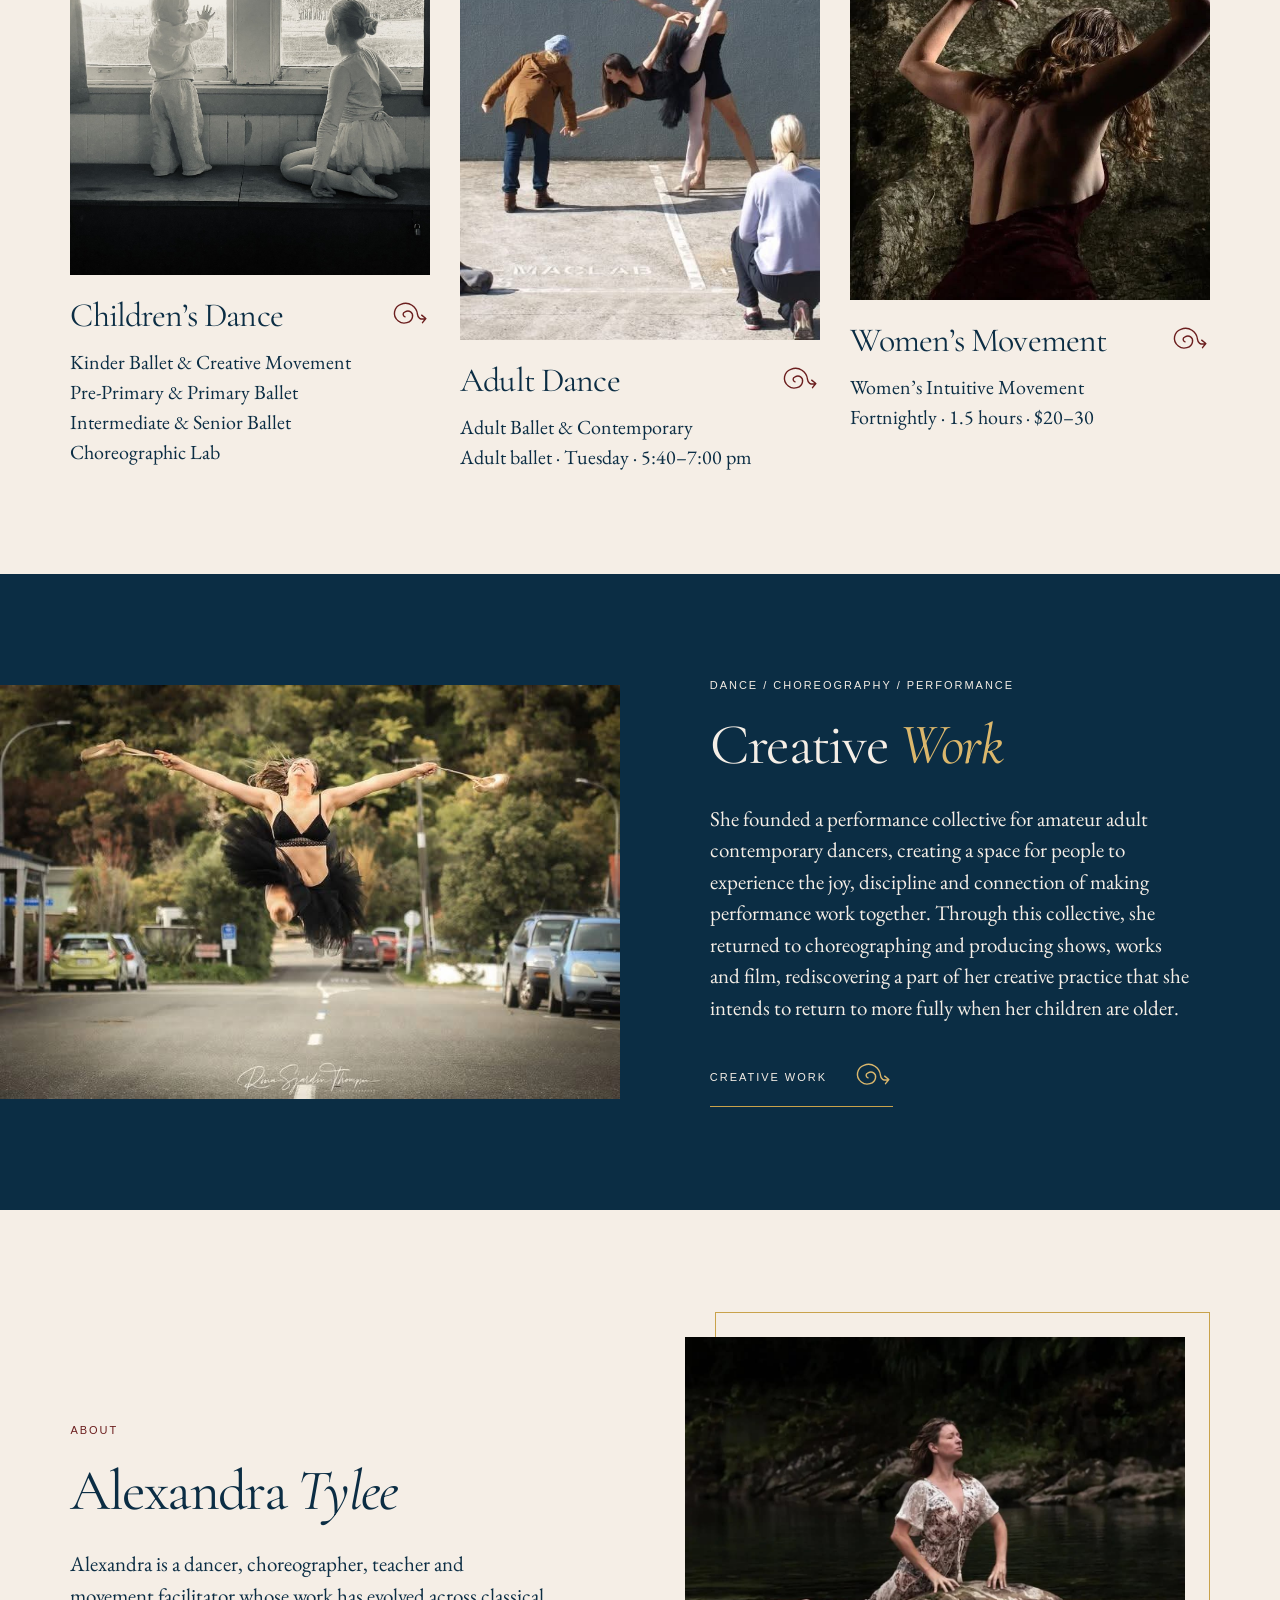
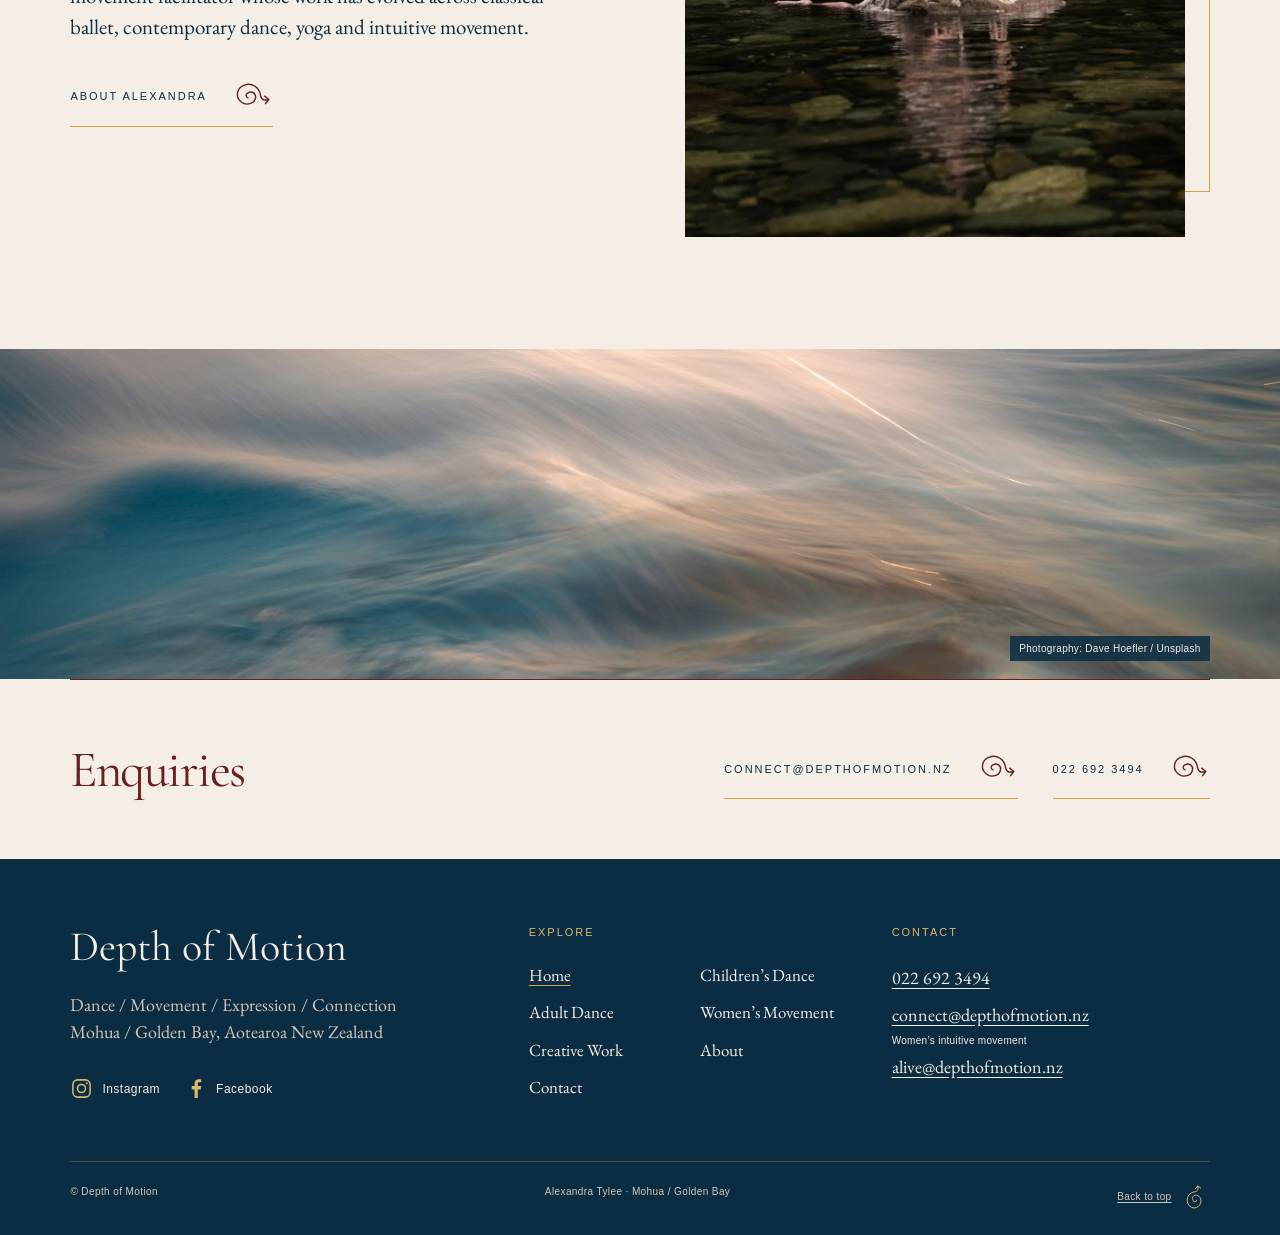
==== commit 960e7f13: "Video and images added" ====
--- a/index.html
+++ b/index.html
@@ -35,10 +35,10 @@
       <div class="hero-bottom"><p class="eyebrow">Alexandra Tylee</p><p class="image-note">Photography: Yoo Soosang / Unsplash</p></div>
     </section>
     <section class="wrap section quote-section" aria-label="Movement and connection"><div><span class="eyebrow">Depth of Motion</span><div class="gold-line"></div></div><blockquote>“Movement connects us —<br>to ourselves, to each other,<br><span>to the natural world.</span>”</blockquote></section>
-    <section class="wrap section offerings-section" id="offerings" aria-labelledby="offerings-title"><div class="section-head"><div><span class="eyebrow">Kotinga Hall</span><h2 id="offerings-title">Dance &amp;<br><em>Movement Classes</em></h2></div><p>Classes run alongside the school term<br>Led by Alexandra Tylee (Miss Ali)</p></div><div class="offerings">
-      <article class="offering"><a href="childrens-dance.html"><div class="offering-image"><span class="number">01</span><img src="assets/images/childrens-dance.jpg" alt="A young child reaching outward in the sunlight beside the sea." width="2000" height="1807" loading="lazy"></div><h3>Children’s Dance <svg class="spiral-arrow" viewBox="0 0 48 40" fill="none" stroke="currentColor" stroke-width="1.7" stroke-linecap="round" stroke-linejoin="round" aria-hidden="true" focusable="false"><path d="M18 21c-3-1-3-5 0-6 5-3 10 1 9 6-1 7-11 10-17 5C2 20 5 9 13 6c10-4 19 3 20 12 .5 4 3 7 10 5m-5-4 5 4-4 5"/></svg></h3></a><p>Kinder Ballet &amp; Creative Movement<br>Pre-Primary &amp; Primary Ballet<br>Intermediate &amp; Senior Ballet<br>Choreographic Lab</p><p class="photo-credit">Photography: Fuu J / Unsplash</p></article>
-      <article class="offering"><a href="adult-dance.html"><div class="offering-image"><span class="number">02</span><img src="assets/images/adult-dance.jpg" alt="A dancer turning on a dark stage, with fabric tracing the movement." width="2000" height="1333" loading="lazy"></div><h3>Adult Dance <svg class="spiral-arrow" viewBox="0 0 48 40" fill="none" stroke="currentColor" stroke-width="1.7" stroke-linecap="round" stroke-linejoin="round" aria-hidden="true" focusable="false"><path d="M18 21c-3-1-3-5 0-6 5-3 10 1 9 6-1 7-11 10-17 5C2 20 5 9 13 6c10-4 19 3 20 12 .5 4 3 7 10 5m-5-4 5 4-4 5"/></svg></h3></a><p>Adult ballet class · All levels<br>Tuesday · 5:40–7:00 pm</p><p class="photo-credit">Photography: Ahmad Odeh / Unsplash</p></article>
-      <article class="offering"><a href="womens-movement.html"><div class="offering-image"><span class="number">03</span><img src="assets/images/womens-movement.jpg" alt="A woman raising her arms toward the sky beside the sea at sunset." width="1333" height="2000" loading="lazy"></div><h3>Women’s Movement <svg class="spiral-arrow" viewBox="0 0 48 40" fill="none" stroke="currentColor" stroke-width="1.7" stroke-linecap="round" stroke-linejoin="round" aria-hidden="true" focusable="false"><path d="M18 21c-3-1-3-5 0-6 5-3 10 1 9 6-1 7-11 10-17 5C2 20 5 9 13 6c10-4 19 3 20 12 .5 4 3 7 10 5m-5-4 5 4-4 5"/></svg></h3></a><p>Women’s Intuitive Movement<br>Wednesday · 1:00–2:30 pm</p><p class="photo-credit">Photography: Ethan Hu / Unsplash</p></article>
+    <section class="wrap section offerings-section" id="offerings" aria-labelledby="offerings-title"><div class="section-head"><div><span class="eyebrow">Kotinga Hall</span><h2 id="offerings-title">Dance &amp;<br><em>Movement Classes</em></h2></div><p>Led by Alexandra Tylee (Miss Ali)</p></div><div class="offerings">
+      <article class="offering"><a href="childrens-dance.html"><div class="offering-image"><span class="number">01</span><img src="assets/images/childrens-ballet-window.jpg" alt="Two young children in ballet clothes looking through a sunlit hall window." width="2000" height="1500" loading="lazy"></div><h3>Children’s Dance <svg class="spiral-arrow" viewBox="0 0 48 40" fill="none" stroke="currentColor" stroke-width="1.7" stroke-linecap="round" stroke-linejoin="round" aria-hidden="true" focusable="false"><path d="M18 21c-3-1-3-5 0-6 5-3 10 1 9 6-1 7-11 10-17 5C2 20 5 9 13 6c10-4 19 3 20 12 .5 4 3 7 10 5m-5-4 5 4-4 5"/></svg></h3></a><p>Kinder Ballet &amp; Creative Movement<br>Pre-Primary &amp; Primary Ballet<br>Intermediate &amp; Senior Ballet<br>Choreographic Lab</p></article>
+      <article class="offering"><a href="adult-dance.html"><div class="offering-image"><span class="number">02</span><img src="assets/images/adult-outdoor-dance.jpg" alt="A dancer lifting one leg beside other performers in an outdoor paved space." width="527" height="680" loading="lazy"></div><h3>Adult Dance <svg class="spiral-arrow" viewBox="0 0 48 40" fill="none" stroke="currentColor" stroke-width="1.7" stroke-linecap="round" stroke-linejoin="round" aria-hidden="true" focusable="false"><path d="M18 21c-3-1-3-5 0-6 5-3 10 1 9 6-1 7-11 10-17 5C2 20 5 9 13 6c10-4 19 3 20 12 .5 4 3 7 10 5m-5-4 5 4-4 5"/></svg></h3></a><p>Adult Ballet &amp; Contemporary<br>Adult ballet · Tuesday · 5:40–7:00 pm</p></article>
+      <article class="offering"><a href="womens-movement.html"><div class="offering-image"><span class="number">03</span><img src="assets/images/elemental-rock-movement.jpg" alt="A dancer with raised arms beside a textured rock wall." width="853" height="853" loading="lazy"></div><h3>Women’s Movement <svg class="spiral-arrow" viewBox="0 0 48 40" fill="none" stroke="currentColor" stroke-width="1.7" stroke-linecap="round" stroke-linejoin="round" aria-hidden="true" focusable="false"><path d="M18 21c-3-1-3-5 0-6 5-3 10 1 9 6-1 7-11 10-17 5C2 20 5 9 13 6c10-4 19 3 20 12 .5 4 3 7 10 5m-5-4 5 4-4 5"/></svg></h3></a><p>Women’s Intuitive Movement<br>Fortnightly · 1.5 hours · $20–30</p></article>
     </div></section>
     <section class="dark-section section creative-preview" aria-labelledby="creative-title"><div class="wrap split"><figure class="landscape-frame uncropped"><img src="assets/images/alexandra-dance.jpg" alt="Alexandra leaping with her arms extended on a tree-lined street." width="810" height="540" loading="lazy"></figure><div class="copy"><span class="eyebrow">Dance / Choreography / Performance</span><h2 id="creative-title">Creative <em>Work</em></h2><p>She founded a performance collective for amateur adult contemporary dancers, creating a space for people to experience the joy, discipline and connection of making performance work together. Through this collective, she returned to choreographing and producing shows, works and film, rediscovering a part of her creative practice that she intends to return to more fully when her children are older.</p><a class="text-link" href="creative-work.html">Creative work<svg class="spiral-arrow" viewBox="0 0 48 40" fill="none" stroke="currentColor" stroke-width="1.7" stroke-linecap="round" stroke-linejoin="round" aria-hidden="true" focusable="false"><path d="M18 21c-3-1-3-5 0-6 5-3 10 1 9 6-1 7-11 10-17 5C2 20 5 9 13 6c10-4 19 3 20 12 .5 4 3 7 10 5m-5-4 5 4-4 5"/></svg></a></div></div></section>
     <section class="wrap section split about-preview" aria-labelledby="about-title"><div class="copy"><span class="eyebrow">About</span><h2 id="about-title">Alexandra <em>Tylee</em></h2><p>Alexandra is a dancer, choreographer, teacher and movement facilitator whose work has evolved across classical ballet, contemporary dance, yoga and intuitive movement.</p><a class="text-link" href="about.html">About Alexandra<svg class="spiral-arrow" viewBox="0 0 48 40" fill="none" stroke="currentColor" stroke-width="1.7" stroke-linecap="round" stroke-linejoin="round" aria-hidden="true" focusable="false"><path d="M18 21c-3-1-3-5 0-6 5-3 10 1 9 6-1 7-11 10-17 5C2 20 5 9 13 6c10-4 19 3 20 12 .5 4 3 7 10 5m-5-4 5 4-4 5"/></svg></a></div><figure class=""><img src="assets/images/alexandra-portrait.jpg" alt="Alexandra sitting beside still water in a natural setting." width="1080" height="1080" loading="lazy"></figure></section>
--- a/assets/css/styles.css
+++ b/assets/css/styles.css
@@ -382,3 +382,33 @@
   .home .hero-content { padding-block: 100px 130px; }
   .ocean-band img { height: 240px; }
 }
+
+/* Creative Work: supplied performance photographs and shoreline film. */
+.creative-lead-image { margin-bottom: 65px; }
+.creative-lead-image img { width: 100%; height: auto; }
+.creative-film { background: #082335; }
+.creative-film .section-head { align-items: center; }
+.creative-film h2 em, .creative-stage h2 em { color: #dbb76c; }
+.film-duration { font: 12px/1.6 var(--sans); letter-spacing: .12em; text-transform: uppercase; color: #d2c7b8; }
+.creative-film-player video { display: block; width: 100%; height: auto; aspect-ratio: 16 / 9; background: #000; border: 1px solid rgba(201,162,75,.5); }
+.creative-film-player figcaption { font-family: var(--body); font-size: 18px; margin-top: 18px; max-width: 650px; }
+.creative-stage-grid { display: grid; grid-template-columns: 1.3fr .8fr; gap: 40px 7%; align-items: start; }
+.creative-stage-grid .stage-wide { grid-column: 1; }
+.creative-stage-grid .stage-portrait { grid-column: 2; grid-row: 1 / span 2; padding-top: 80px; }
+.creative-stage-grid .stage-small { grid-column: 1; width: 78%; margin-left: auto; }
+.creative-stage-grid img, .creative-outdoor-grid img, .creative-elemental-grid img { height: auto; width: 100%; }
+.creative-outdoors { background: var(--cream); color: var(--blue); }
+.creative-outdoors h2 em { color: var(--red); }
+.creative-outdoors figcaption { color: var(--slate); }
+.creative-outdoor-grid { display: grid; grid-template-columns: 1.3fr .75fr; gap: 8%; align-items: center; }
+.creative-elemental-grid { display: grid; grid-template-columns: 1fr .85fr; gap: 12%; align-items: start; margin-top: 70px; }
+.creative-elemental-grid figure:nth-child(2) { padding-top: 90px; }
+@media (max-width: 768px) {
+  .creative-lead-image { margin-bottom: 40px; }
+  .creative-stage-grid, .creative-outdoor-grid, .creative-elemental-grid { grid-template-columns: 1fr; gap: 35px; }
+  .creative-stage-grid .stage-wide, .creative-stage-grid .stage-portrait, .creative-stage-grid .stage-small { grid-column: auto; grid-row: auto; width: 100%; margin: 0; padding: 0; }
+  .creative-stage-grid .stage-portrait { max-width: 480px; margin-inline: auto; }
+  .creative-elemental-grid figure:nth-child(2) { padding-top: 0; }
+  .creative-film .section-head { align-items: flex-start; flex-direction: column; gap: 24px; }
+  .creative-elemental-grid { margin-top: 45px; }
+}
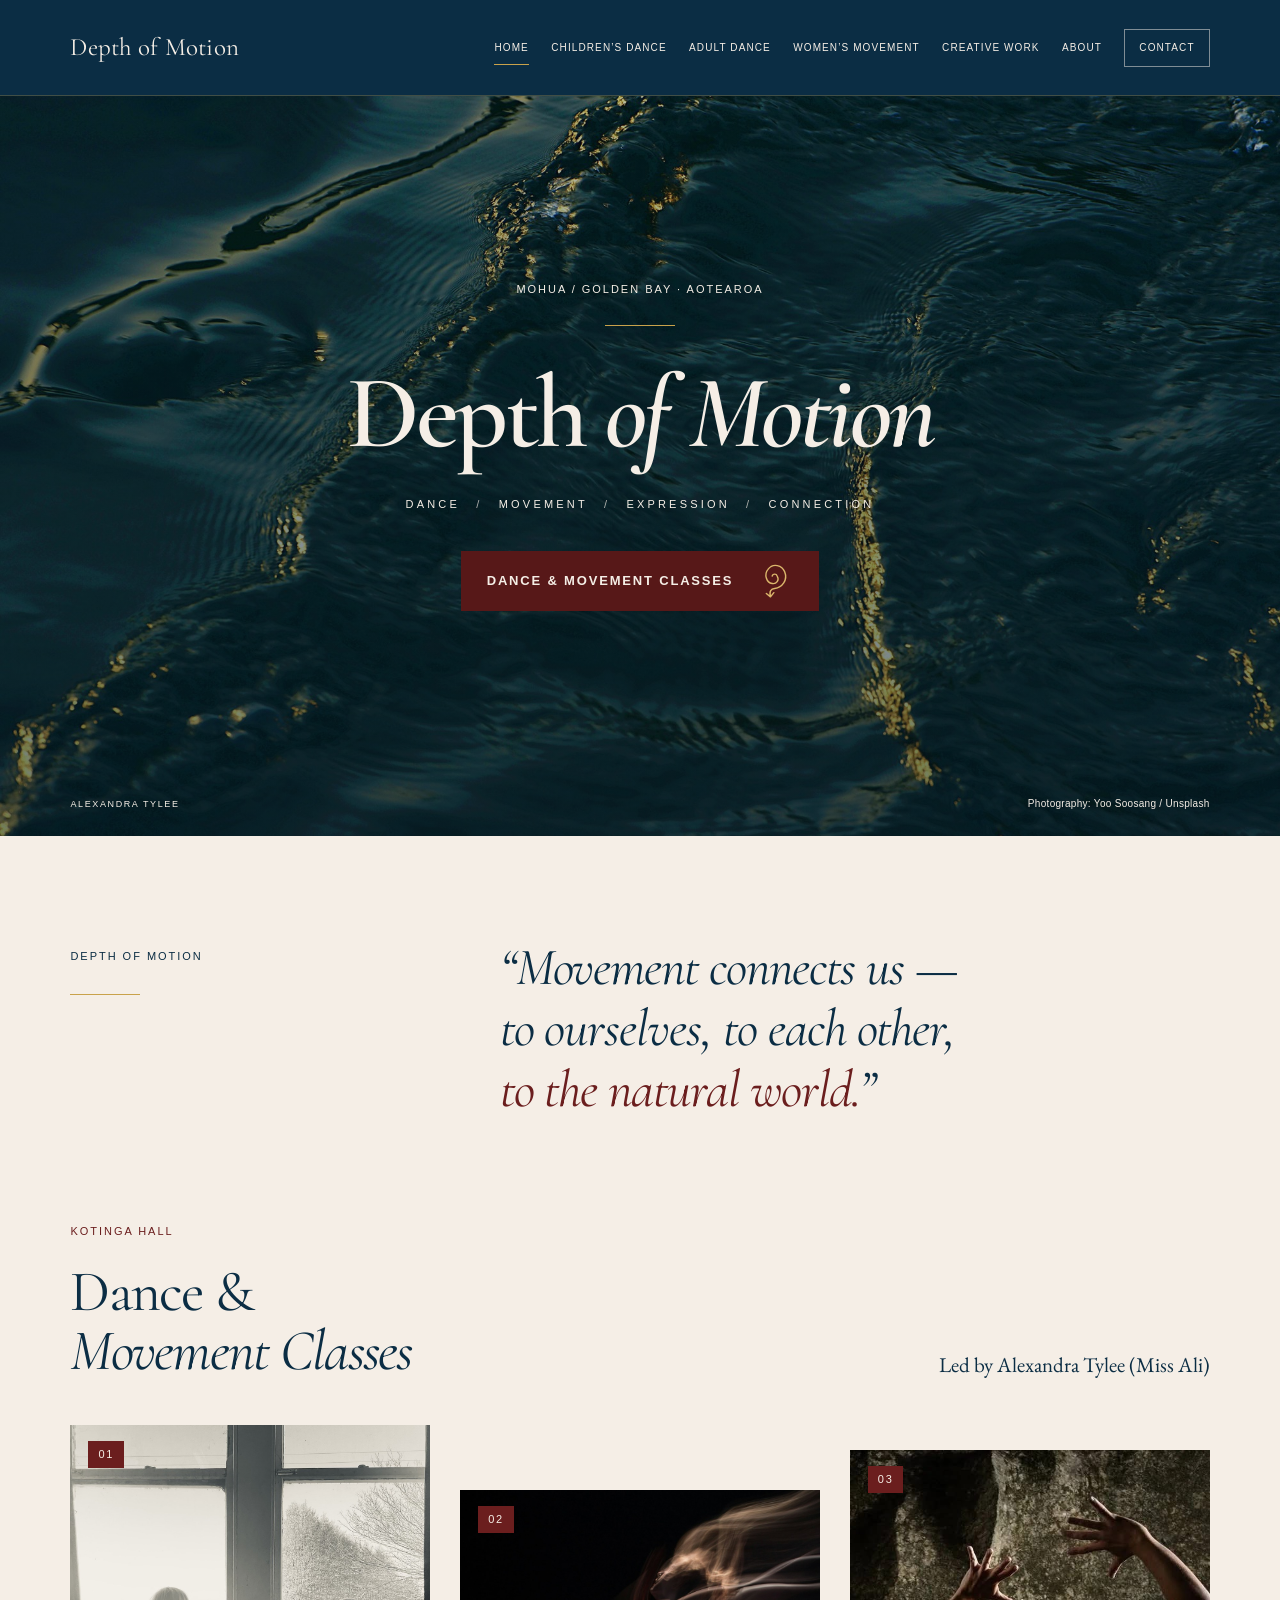
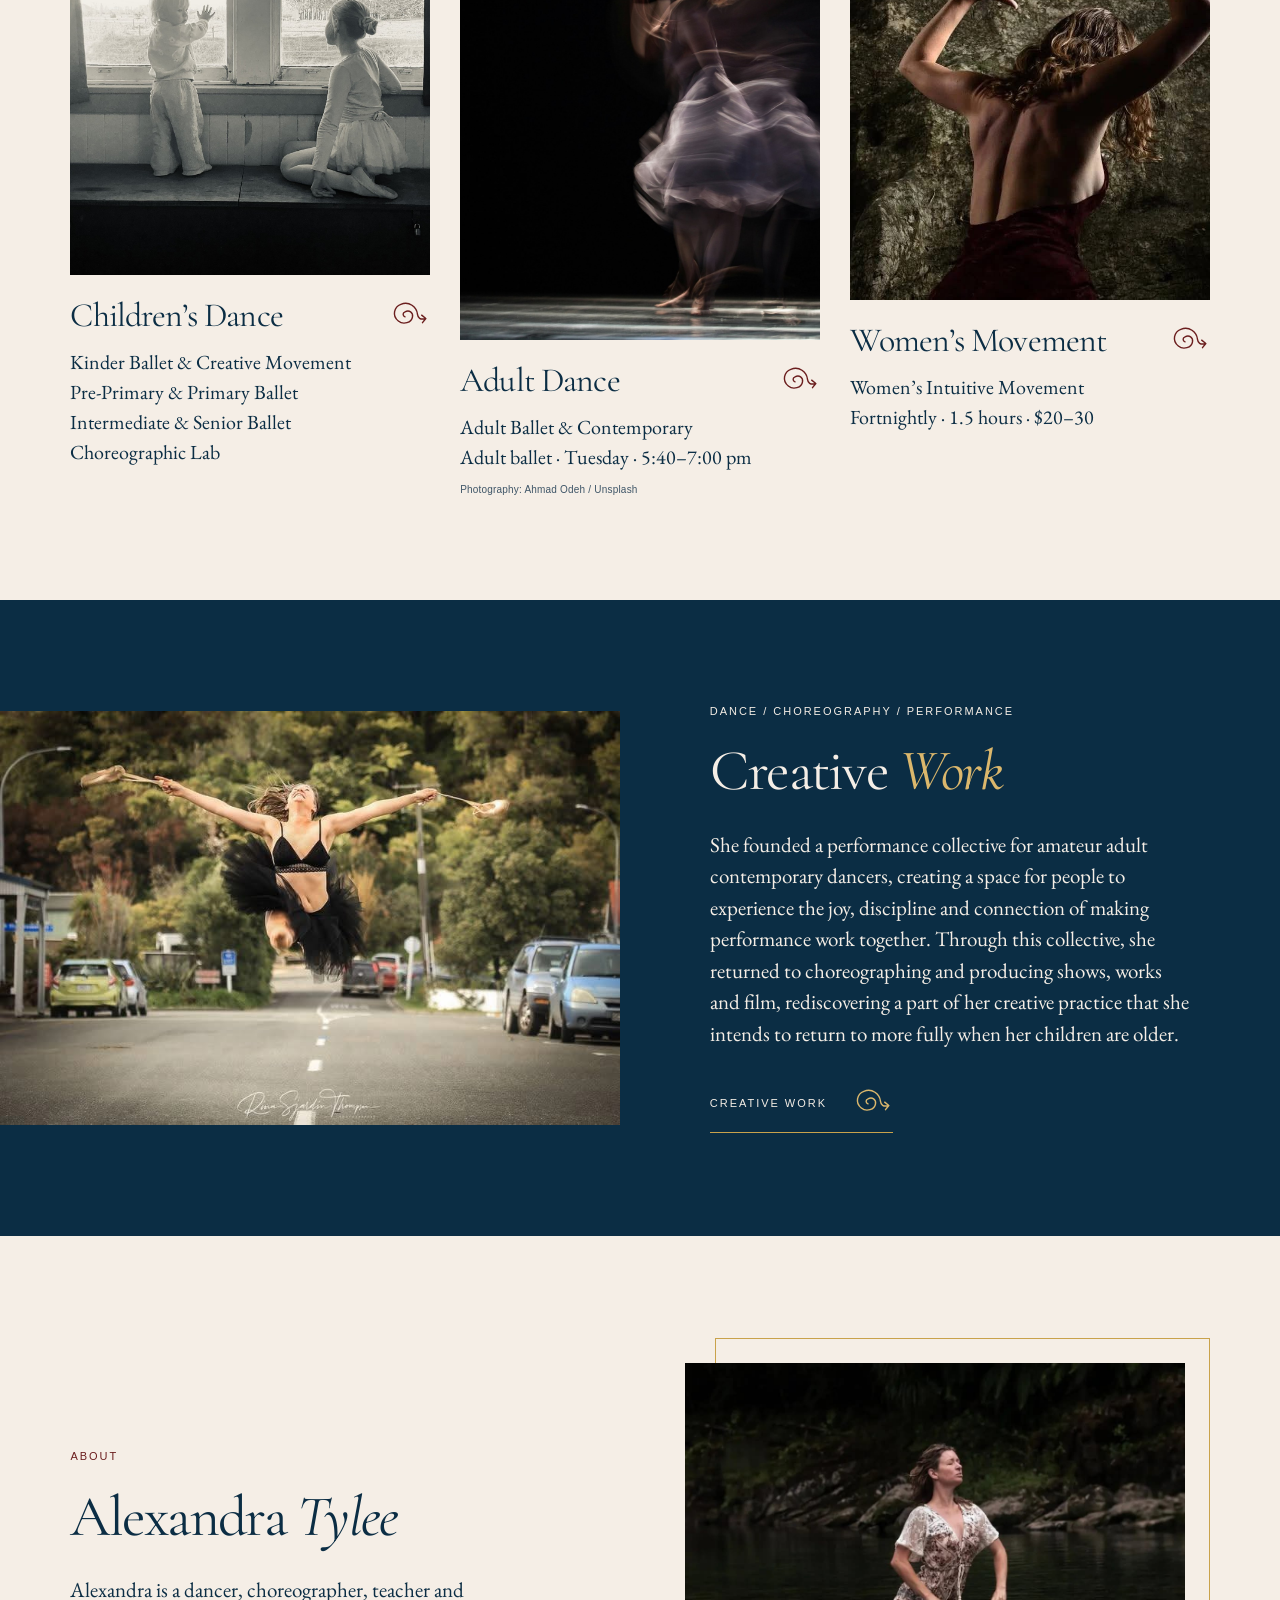
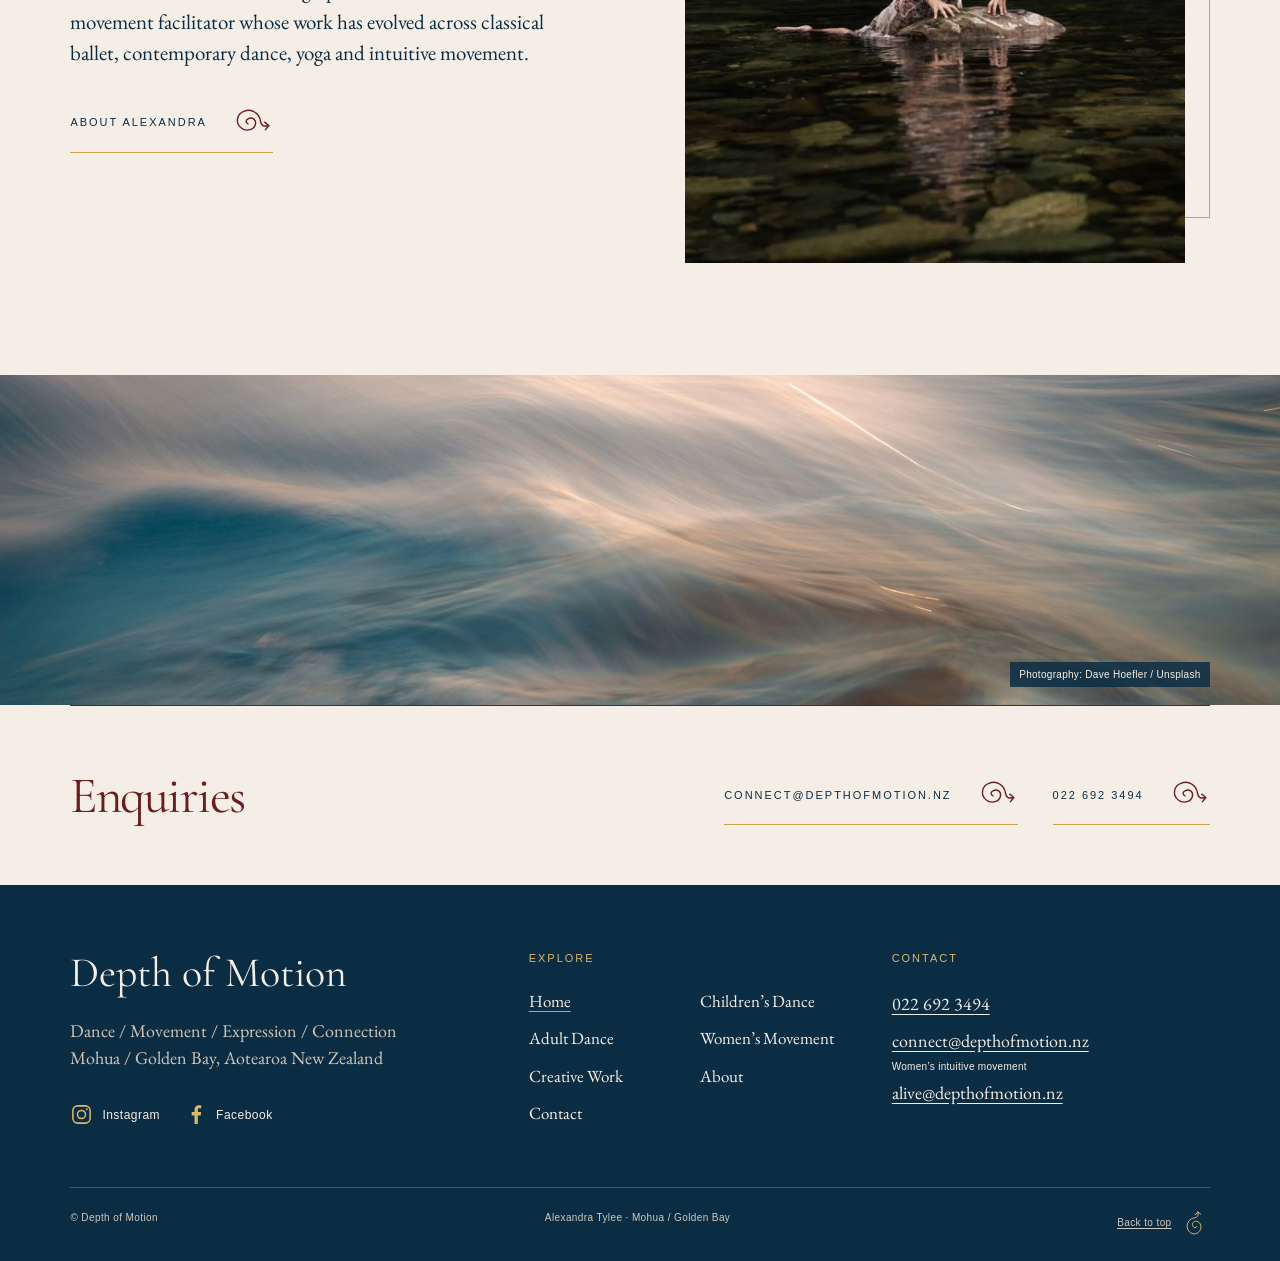
==== commit 38c29f92: "More adjustments" ====
--- a/index.html
+++ b/index.html
@@ -37,7 +37,7 @@
     <section class="wrap section quote-section" aria-label="Movement and connection"><div><span class="eyebrow">Depth of Motion</span><div class="gold-line"></div></div><blockquote>“Movement connects us —<br>to ourselves, to each other,<br><span>to the natural world.</span>”</blockquote></section>
     <section class="wrap section offerings-section" id="offerings" aria-labelledby="offerings-title"><div class="section-head"><div><span class="eyebrow">Kotinga Hall</span><h2 id="offerings-title">Dance &amp;<br><em>Movement Classes</em></h2></div><p>Led by Alexandra Tylee (Miss Ali)</p></div><div class="offerings">
       <article class="offering"><a href="childrens-dance.html"><div class="offering-image"><span class="number">01</span><img src="assets/images/childrens-ballet-window.jpg" alt="Two young children in ballet clothes looking through a sunlit hall window." width="2000" height="1500" loading="lazy"></div><h3>Children’s Dance <svg class="spiral-arrow" viewBox="0 0 48 40" fill="none" stroke="currentColor" stroke-width="1.7" stroke-linecap="round" stroke-linejoin="round" aria-hidden="true" focusable="false"><path d="M18 21c-3-1-3-5 0-6 5-3 10 1 9 6-1 7-11 10-17 5C2 20 5 9 13 6c10-4 19 3 20 12 .5 4 3 7 10 5m-5-4 5 4-4 5"/></svg></h3></a><p>Kinder Ballet &amp; Creative Movement<br>Pre-Primary &amp; Primary Ballet<br>Intermediate &amp; Senior Ballet<br>Choreographic Lab</p></article>
-      <article class="offering"><a href="adult-dance.html"><div class="offering-image"><span class="number">02</span><img src="assets/images/adult-outdoor-dance.jpg" alt="A dancer lifting one leg beside other performers in an outdoor paved space." width="527" height="680" loading="lazy"></div><h3>Adult Dance <svg class="spiral-arrow" viewBox="0 0 48 40" fill="none" stroke="currentColor" stroke-width="1.7" stroke-linecap="round" stroke-linejoin="round" aria-hidden="true" focusable="false"><path d="M18 21c-3-1-3-5 0-6 5-3 10 1 9 6-1 7-11 10-17 5C2 20 5 9 13 6c10-4 19 3 20 12 .5 4 3 7 10 5m-5-4 5 4-4 5"/></svg></h3></a><p>Adult Ballet &amp; Contemporary<br>Adult ballet · Tuesday · 5:40–7:00 pm</p></article>
+      <article class="offering"><a href="adult-dance.html"><div class="offering-image"><span class="number">02</span><img src="assets/images/adult-dance.jpg" alt="A dancer turning on a dark stage, with fabric tracing the movement." width="2000" height="1333" loading="lazy"></div><h3>Adult Dance <svg class="spiral-arrow" viewBox="0 0 48 40" fill="none" stroke="currentColor" stroke-width="1.7" stroke-linecap="round" stroke-linejoin="round" aria-hidden="true" focusable="false"><path d="M18 21c-3-1-3-5 0-6 5-3 10 1 9 6-1 7-11 10-17 5C2 20 5 9 13 6c10-4 19 3 20 12 .5 4 3 7 10 5m-5-4 5 4-4 5"/></svg></h3></a><p>Adult Ballet &amp; Contemporary<br>Adult ballet · Tuesday · 5:40–7:00 pm</p><p class="photo-credit">Photography: Ahmad Odeh / Unsplash</p></article>
       <article class="offering"><a href="womens-movement.html"><div class="offering-image"><span class="number">03</span><img src="assets/images/elemental-rock-movement.jpg" alt="A dancer with raised arms beside a textured rock wall." width="853" height="853" loading="lazy"></div><h3>Women’s Movement <svg class="spiral-arrow" viewBox="0 0 48 40" fill="none" stroke="currentColor" stroke-width="1.7" stroke-linecap="round" stroke-linejoin="round" aria-hidden="true" focusable="false"><path d="M18 21c-3-1-3-5 0-6 5-3 10 1 9 6-1 7-11 10-17 5C2 20 5 9 13 6c10-4 19 3 20 12 .5 4 3 7 10 5m-5-4 5 4-4 5"/></svg></h3></a><p>Women’s Intuitive Movement<br>Fortnightly · 1.5 hours · $20–30</p></article>
     </div></section>
     <section class="dark-section section creative-preview" aria-labelledby="creative-title"><div class="wrap split"><figure class="landscape-frame uncropped"><img src="assets/images/alexandra-dance.jpg" alt="Alexandra leaping with her arms extended on a tree-lined street." width="810" height="540" loading="lazy"></figure><div class="copy"><span class="eyebrow">Dance / Choreography / Performance</span><h2 id="creative-title">Creative <em>Work</em></h2><p>She founded a performance collective for amateur adult contemporary dancers, creating a space for people to experience the joy, discipline and connection of making performance work together. Through this collective, she returned to choreographing and producing shows, works and film, rediscovering a part of her creative practice that she intends to return to more fully when her children are older.</p><a class="text-link" href="creative-work.html">Creative work<svg class="spiral-arrow" viewBox="0 0 48 40" fill="none" stroke="currentColor" stroke-width="1.7" stroke-linecap="round" stroke-linejoin="round" aria-hidden="true" focusable="false"><path d="M18 21c-3-1-3-5 0-6 5-3 10 1 9 6-1 7-11 10-17 5C2 20 5 9 13 6c10-4 19 3 20 12 .5 4 3 7 10 5m-5-4 5 4-4 5"/></svg></a></div></div></section>
--- a/assets/css/styles.css
+++ b/assets/css/styles.css
@@ -390,7 +390,7 @@
 .creative-film .section-head { align-items: center; }
 .creative-film h2 em, .creative-stage h2 em { color: #dbb76c; }
 .film-duration { font: 12px/1.6 var(--sans); letter-spacing: .12em; text-transform: uppercase; color: #d2c7b8; }
-.creative-film-player video { display: block; width: 100%; height: auto; aspect-ratio: 16 / 9; background: #000; border: 1px solid rgba(201,162,75,.5); }
+.creative-film-player iframe { display: block; width: 100%; height: auto; aspect-ratio: 16 / 9; background: #000; border: 1px solid rgba(201,162,75,.5); }
 .creative-film-player figcaption { font-family: var(--body); font-size: 18px; margin-top: 18px; max-width: 650px; }
 .creative-stage-grid { display: grid; grid-template-columns: 1.3fr .8fr; gap: 40px 7%; align-items: start; }
 .creative-stage-grid .stage-wide { grid-column: 1; }
